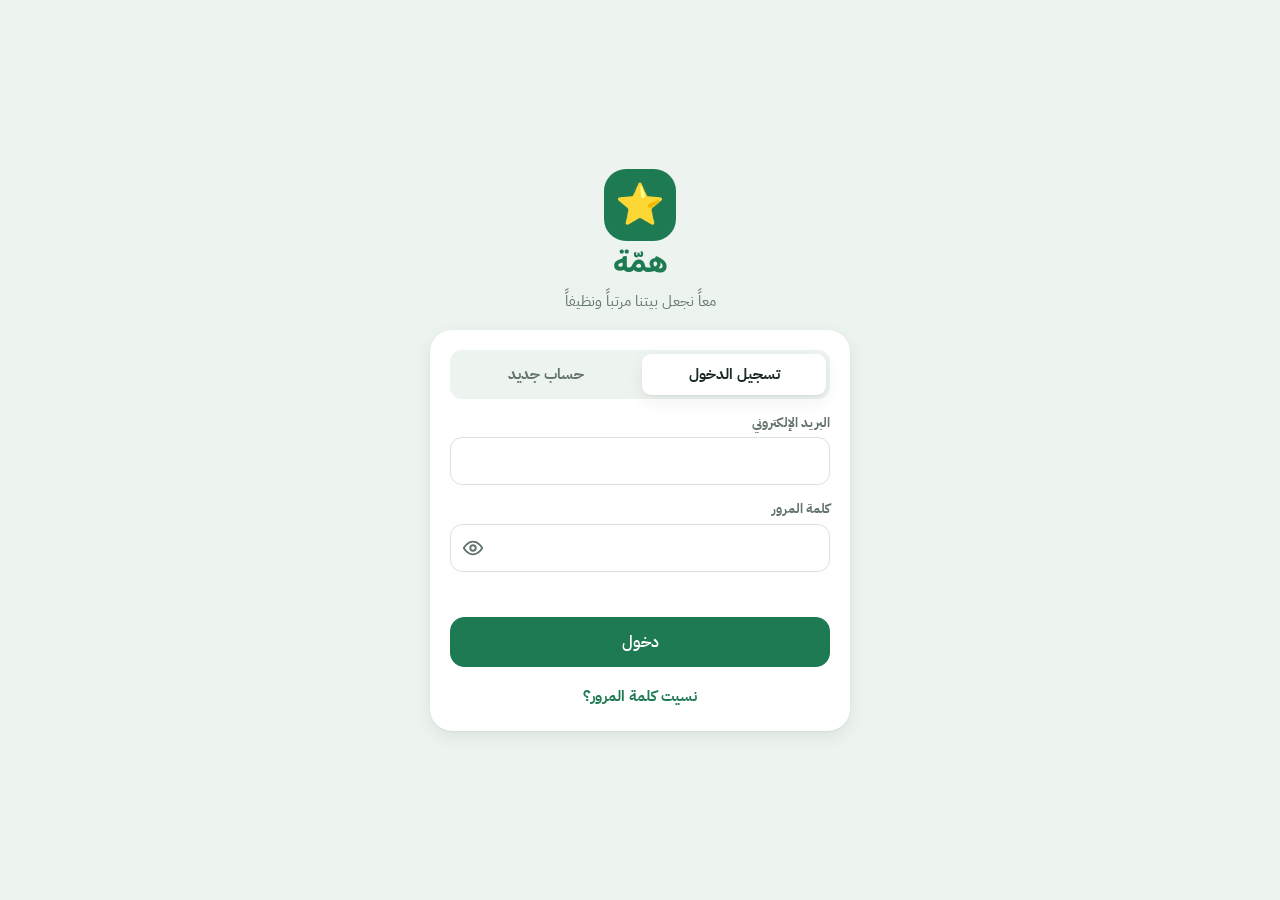
==== index.html @ ae12d25b "Add files via upload" ====
<!doctype html>
<html lang="ar" dir="rtl">
<head>
<meta charset="utf-8">
<meta name="viewport" content="width=device-width,initial-scale=1,viewport-fit=cover,user-scalable=no">
<meta name="theme-color" content="#1E7A53">
<meta name="apple-mobile-web-app-capable" content="yes">
<meta name="apple-mobile-web-app-title" content="همّة">
<link rel="manifest" href="manifest.webmanifest">
<link rel="icon" href="icons/icon-192.png">
<link rel="apple-touch-icon" href="icons/icon-192.png">
<title>همّة</title>
<link rel="stylesheet" href="app.css">
</head>
<body>

<!-- 1. تحميل -->
<section class="screen center" id="scrLoading">
  <div class="splash"><div class="logo" aria-hidden="true">⭐</div><div class="nm">همّة</div><div class="hint" style="margin-top:-8px">معاً نجعل بيتنا مرتباً ونظيفاً</div><div class="spinner" role="status" aria-label="جارٍ التحميل"></div></div>
</section>

<!-- 2. تسجيل الدخول -->
<section class="screen center" id="scrAuth" hidden>
  <div class="auth">
    <div class="head"><div class="logo" aria-hidden="true">⭐</div><h1>همّة</h1><p>معاً نجعل بيتنا مرتباً ونظيفاً</p></div>
    <form class="panel" id="authForm" novalidate>
      <div class="seg" role="tablist"><button type="button" class="on" data-mode="in">تسجيل الدخول</button><button type="button" data-mode="up">حساب جديد</button></div>
      <div class="fld" id="fName" hidden><label for="aName">اسمك</label><input class="in" id="aName" autocomplete="name" placeholder="مثال: أبو محمد"></div>
      <div class="fld"><label for="aEmail">البريد الإلكتروني</label><input class="in" id="aEmail" type="email" inputmode="email" autocomplete="email" dir="ltr"></div>
      <div class="fld"><label for="aPass">كلمة المرور</label><input class="in" id="aPass" type="password" autocomplete="current-password" dir="ltr"></div>
      <div class="msg-err" id="authErr" role="alert"></div>
      <button class="btn primary block" type="submit" id="authSubmit">دخول</button>
      <button class="link" type="button" id="forgotBtn">نسيت كلمة المرور؟</button>
    </form>
  </div>
</section>

<!-- 3. إنشاء عائلة أو الانضمام -->
<section class="screen center" id="scrOnboard" hidden>
  <div class="auth">
    <div class="head"><div class="logo" aria-hidden="true">🏠</div><h1 id="obHello">أهلاً بك</h1><p>ابدأ بإنشاء عائلتك، أو انضم لعائلة موجودة برمز الدعوة.</p></div>
    <div class="choice" id="obChoice">
      <button class="opt" type="button" data-ob="create"><span class="e" aria-hidden="true">✨</span><span><b>إنشاء عائلة جديدة</b><span>أضف أبناءك ومهامهم وادعُ الطرف الآخر لاحقاً</span></span></button>
      <button class="opt" type="button" data-ob="join"><span class="e" aria-hidden="true">🔑</span><span><b>الانضمام برمز دعوة</b><span>إذا أنشأ الأب أو الأم العائلة وأرسل لك الرمز</span></span></button>
    </div>
    <form class="panel" id="obCreate" hidden>
      <div class="fld"><label for="obFam">اسم العائلة</label><input class="in" id="obFam" placeholder="مثال: عائلة الجودر"></div>
      <div class="msg-err" id="obCreateErr" role="alert"></div>
      <button class="btn primary block" type="submit">إنشاء العائلة</button>
      <button class="link" type="button" data-ob="back">رجوع</button>
    </form>
    <form class="panel" id="obJoin" hidden>
      <div class="fld"><label for="obCode">رمز الدعوة</label><input class="in" id="obCode" maxlength="6" autocapitalize="characters" autocomplete="off" dir="ltr" style="text-align:center;letter-spacing:.3em;font-size:22px;font-weight:800"></div>
      <div class="msg-err" id="obJoinErr" role="alert"></div>
      <button class="btn primary block" type="submit">انضمام</button>
      <button class="link" type="button" data-ob="back">رجوع</button>
    </form>
    <button class="link" type="button" id="obSignOut">تسجيل الخروج</button>
  </div>
</section>

<!-- 4. لوحة المهام -->
<div class="app screen" id="scrBoard" hidden>
  <header class="top">
    <div class="date">
      <div class="brand"><span aria-hidden="true">⭐</span> <span id="famName">همّة</span></div>
      <h1 id="dayTitle">…</h1>
      <div class="sub"><span id="greg"></span><span id="clock"></span></div>
    </div>
    <div class="tools">
      <div class="viewsw" id="viewSw" role="tablist" aria-label="اختيار الصفحة">
        <button type="button" role="tab" data-view="kids" class="on">👧 الأبناء</button>
        <button type="button" role="tab" data-view="adults">🏠 الوالدين</button>
      </div>
      <div class="daynav" role="group" aria-label="اختيار اليوم">
        <button class="btn" id="prevDay" aria-label="اليوم السابق"><svg viewBox="0 0 24 24" fill="none" stroke="currentColor" stroke-width="2.4"><path d="M9 6l6 6-6 6"/></svg></button>
        <button class="btn on" id="todayBtn">اليوم</button>
        <button class="btn" id="nextDay" aria-label="اليوم التالي"><svg viewBox="0 0 24 24" fill="none" stroke="currentColor" stroke-width="2.4"><path d="M15 6l-6 6 6 6"/></svg></button>
      </div>
      <button class="btn honor-btn" id="honorBtn" hidden><span aria-hidden="true">🏆</span><span class="lbl-t">لوحة الشرف</span></button>
      <button class="btn primary" id="parentBtn"><svg viewBox="0 0 24 24" fill="none" stroke="currentColor" stroke-width="2"><rect x="5" y="11" width="14" height="10" rx="2"/><path d="M8 11V8a4 4 0 018 0v3"/></svg><span class="lbl-t">لوحة الوالدين</span></button>
    </div>
  </header>
  <div class="notice" id="notice" hidden></div>
  <div class="goal-strip" id="goalStrip" hidden></div>
  <main class="board" id="board" aria-live="polite"></main>
</div>

<canvas id="fx" aria-hidden="true"></canvas>
<div class="cele" id="cele" aria-live="assertive"><div class="card"><div class="em" id="celeEm">👏</div><h3 id="celeT"></h3><p id="celeP"></p><div class="plus" id="celePlus" hidden></div></div></div>
<div class="toast" id="toast"></div>
<div id="modalRoot"></div>

<script type="module" src="app.js"></script>
</body>
</html>
---- app.css ----
@font-face{font-family:IBM Plex Sans Arabic;font-style:normal;font-display:swap;font-weight:400;src:url("./fonts/ibm-plex-sans-arabic-arabic-400-normal-HDFIX7LY.woff2") format("woff2"),url("./fonts/ibm-plex-sans-arabic-arabic-400-normal-N4DMJBB5.woff") format("woff");unicode-range:U+0600-06FF,U+0750-077F,U+0870-088E,U+0890-0891,U+0897-08E1,U+08E3-08FF,U+200C-200E,U+2010-2011,U+204F,U+2E41,U+FB50-FDFF,U+FE70-FE74,U+FE76-FEFC,U+102E0-102FB,U+10E60-10E7E,U+10EC2-10EC4,U+10EFC-10EFF,U+1EE00-1EE03,U+1EE05-1EE1F,U+1EE21-1EE22,U+1EE24,U+1EE27,U+1EE29-1EE32,U+1EE34-1EE37,U+1EE39,U+1EE3B,U+1EE42,U+1EE47,U+1EE49,U+1EE4B,U+1EE4D-1EE4F,U+1EE51-1EE52,U+1EE54,U+1EE57,U+1EE59,U+1EE5B,U+1EE5D,U+1EE5F,U+1EE61-1EE62,U+1EE64,U+1EE67-1EE6A,U+1EE6C-1EE72,U+1EE74-1EE77,U+1EE79-1EE7C,U+1EE7E,U+1EE80-1EE89,U+1EE8B-1EE9B,U+1EEA1-1EEA3,U+1EEA5-1EEA9,U+1EEAB-1EEBB,U+1EEF0-1EEF1}@font-face{font-family:IBM Plex Sans Arabic;font-style:normal;font-display:swap;font-weight:400;src:url("./fonts/ibm-plex-sans-arabic-cyrillic-ext-400-normal-XJDTNQZ3.woff2") format("woff2"),url("./fonts/ibm-plex-sans-arabic-cyrillic-ext-400-normal-P2AL3NYX.woff") format("woff");unicode-range:U+0460-052F,U+1C80-1C8A,U+20B4,U+2DE0-2DFF,U+A640-A69F,U+FE2E-FE2F}@font-face{font-family:IBM Plex Sans Arabic;font-style:normal;font-display:swap;font-weight:400;src:url("./fonts/ibm-plex-sans-arabic-latin-ext-400-normal-ZJNBCCQT.woff2") format("woff2"),url("./fonts/ibm-plex-sans-arabic-latin-ext-400-normal-BNYZJBRB.woff") format("woff");unicode-range:U+0100-02BA,U+02BD-02C5,U+02C7-02CC,U+02CE-02D7,U+02DD-02FF,U+0304,U+0308,U+0329,U+1D00-1DBF,U+1E00-1E9F,U+1EF2-1EFF,U+2020,U+20A0-20AB,U+20AD-20C0,U+2113,U+2C60-2C7F,U+A720-A7FF}@font-face{font-family:IBM Plex Sans Arabic;font-style:normal;font-display:swap;font-weight:400;src:url("./fonts/ibm-plex-sans-arabic-latin-400-normal-W2AG3YJR.woff2") format("woff2"),url("./fonts/ibm-plex-sans-arabic-latin-400-normal-7WCZAUHA.woff") format("woff");unicode-range:U+0000-00FF,U+0131,U+0152-0153,U+02BB-02BC,U+02C6,U+02DA,U+02DC,U+0304,U+0308,U+0329,U+2000-206F,U+20AC,U+2122,U+2191,U+2193,U+2212,U+2215,U+FEFF,U+FFFD}@font-face{font-family:IBM Plex Sans Arabic;font-style:normal;font-display:swap;font-weight:500;src:url("./fonts/ibm-plex-sans-arabic-arabic-500-normal-AAIACC75.woff2") format("woff2"),url("./fonts/ibm-plex-sans-arabic-arabic-500-normal-5MTGWOCT.woff") format("woff");unicode-range:U+0600-06FF,U+0750-077F,U+0870-088E,U+0890-0891,U+0897-08E1,U+08E3-08FF,U+200C-200E,U+2010-2011,U+204F,U+2E41,U+FB50-FDFF,U+FE70-FE74,U+FE76-FEFC,U+102E0-102FB,U+10E60-10E7E,U+10EC2-10EC4,U+10EFC-10EFF,U+1EE00-1EE03,U+1EE05-1EE1F,U+1EE21-1EE22,U+1EE24,U+1EE27,U+1EE29-1EE32,U+1EE34-1EE37,U+1EE39,U+1EE3B,U+1EE42,U+1EE47,U+1EE49,U+1EE4B,U+1EE4D-1EE4F,U+1EE51-1EE52,U+1EE54,U+1EE57,U+1EE59,U+1EE5B,U+1EE5D,U+1EE5F,U+1EE61-1EE62,U+1EE64,U+1EE67-1EE6A,U+1EE6C-1EE72,U+1EE74-1EE77,U+1EE79-1EE7C,U+1EE7E,U+1EE80-1EE89,U+1EE8B-1EE9B,U+1EEA1-1EEA3,U+1EEA5-1EEA9,U+1EEAB-1EEBB,U+1EEF0-1EEF1}@font-face{font-family:IBM Plex Sans Arabic;font-style:normal;font-display:swap;font-weight:500;src:url("./fonts/ibm-plex-sans-arabic-cyrillic-ext-500-normal-JDN6M2QH.woff2") format("woff2"),url("./fonts/ibm-plex-sans-arabic-cyrillic-ext-500-normal-G66K6AVN.woff") format("woff");unicode-range:U+0460-052F,U+1C80-1C8A,U+20B4,U+2DE0-2DFF,U+A640-A69F,U+FE2E-FE2F}@font-face{font-family:IBM Plex Sans Arabic;font-style:normal;font-display:swap;font-weight:500;src:url("./fonts/ibm-plex-sans-arabic-latin-ext-500-normal-R4TZYXNB.woff2") format("woff2"),url("./fonts/ibm-plex-sans-arabic-latin-ext-500-normal-N3YASIEA.woff") format("woff");unicode-range:U+0100-02BA,U+02BD-02C5,U+02C7-02CC,U+02CE-02D7,U+02DD-02FF,U+0304,U+0308,U+0329,U+1D00-1DBF,U+1E00-1E9F,U+1EF2-1EFF,U+2020,U+20A0-20AB,U+20AD-20C0,U+2113,U+2C60-2C7F,U+A720-A7FF}@font-face{font-family:IBM Plex Sans Arabic;font-style:normal;font-display:swap;font-weight:500;src:url("./fonts/ibm-plex-sans-arabic-latin-500-normal-5LQDONK7.woff2") format("woff2"),url("./fonts/ibm-plex-sans-arabic-latin-500-normal-TFD6UMQA.woff") format("woff");unicode-range:U+0000-00FF,U+0131,U+0152-0153,U+02BB-02BC,U+02C6,U+02DA,U+02DC,U+0304,U+0308,U+0329,U+2000-206F,U+20AC,U+2122,U+2191,U+2193,U+2212,U+2215,U+FEFF,U+FFFD}@font-face{font-family:IBM Plex Sans Arabic;font-style:normal;font-display:swap;font-weight:600;src:url("./fonts/ibm-plex-sans-arabic-arabic-600-normal-LS4CIPTS.woff2") format("woff2"),url("./fonts/ibm-plex-sans-arabic-arabic-600-normal-USVRKN2F.woff") format("woff");unicode-range:U+0600-06FF,U+0750-077F,U+0870-088E,U+0890-0891,U+0897-08E1,U+08E3-08FF,U+200C-200E,U+2010-2011,U+204F,U+2E41,U+FB50-FDFF,U+FE70-FE74,U+FE76-FEFC,U+102E0-102FB,U+10E60-10E7E,U+10EC2-10EC4,U+10EFC-10EFF,U+1EE00-1EE03,U+1EE05-1EE1F,U+1EE21-1EE22,U+1EE24,U+1EE27,U+1EE29-1EE32,U+1EE34-1EE37,U+1EE39,U+1EE3B,U+1EE42,U+1EE47,U+1EE49,U+1EE4B,U+1EE4D-1EE4F,U+1EE51-1EE52,U+1EE54,U+1EE57,U+1EE59,U+1EE5B,U+1EE5D,U+1EE5F,U+1EE61-1EE62,U+1EE64,U+1EE67-1EE6A,U+1EE6C-1EE72,U+1EE74-1EE77,U+1EE79-1EE7C,U+1EE7E,U+1EE80-1EE89,U+1EE8B-1EE9B,U+1EEA1-1EEA3,U+1EEA5-1EEA9,U+1EEAB-1EEBB,U+1EEF0-1EEF1}@font-face{font-family:IBM Plex Sans Arabic;font-style:normal;font-display:swap;font-weight:600;src:url("./fonts/ibm-plex-sans-arabic-cyrillic-ext-600-normal-HM5VVFOZ.woff2") format("woff2"),url("./fonts/ibm-plex-sans-arabic-cyrillic-ext-600-normal-AJDAM7LZ.woff") format("woff");unicode-range:U+0460-052F,U+1C80-1C8A,U+20B4,U+2DE0-2DFF,U+A640-A69F,U+FE2E-FE2F}@font-face{font-family:IBM Plex Sans Arabic;font-style:normal;font-display:swap;font-weight:600;src:url("./fonts/ibm-plex-sans-arabic-latin-ext-600-normal-V6CVHTRX.woff2") format("woff2"),url("./fonts/ibm-plex-sans-arabic-latin-ext-600-normal-TVCPUHHD.woff") format("woff");unicode-range:U+0100-02BA,U+02BD-02C5,U+02C7-02CC,U+02CE-02D7,U+02DD-02FF,U+0304,U+0308,U+0329,U+1D00-1DBF,U+1E00-1E9F,U+1EF2-1EFF,U+2020,U+20A0-20AB,U+20AD-20C0,U+2113,U+2C60-2C7F,U+A720-A7FF}@font-face{font-family:IBM Plex Sans Arabic;font-style:normal;font-display:swap;font-weight:600;src:url("./fonts/ibm-plex-sans-arabic-latin-600-normal-XUUOQ5DA.woff2") format("woff2"),url("./fonts/ibm-plex-sans-arabic-latin-600-normal-ZE5R3UMF.woff") format("woff");unicode-range:U+0000-00FF,U+0131,U+0152-0153,U+02BB-02BC,U+02C6,U+02DA,U+02DC,U+0304,U+0308,U+0329,U+2000-206F,U+20AC,U+2122,U+2191,U+2193,U+2212,U+2215,U+FEFF,U+FFFD}@font-face{font-family:IBM Plex Sans Arabic;font-style:normal;font-display:swap;font-weight:700;src:url("./fonts/ibm-plex-sans-arabic-arabic-700-normal-HXTRD7MG.woff2") format("woff2"),url("./fonts/ibm-plex-sans-arabic-arabic-700-normal-PHKC2NDM.woff") format("woff");unicode-range:U+0600-06FF,U+0750-077F,U+0870-088E,U+0890-0891,U+0897-08E1,U+08E3-08FF,U+200C-200E,U+2010-2011,U+204F,U+2E41,U+FB50-FDFF,U+FE70-FE74,U+FE76-FEFC,U+102E0-102FB,U+10E60-10E7E,U+10EC2-10EC4,U+10EFC-10EFF,U+1EE00-1EE03,U+1EE05-1EE1F,U+1EE21-1EE22,U+1EE24,U+1EE27,U+1EE29-1EE32,U+1EE34-1EE37,U+1EE39,U+1EE3B,U+1EE42,U+1EE47,U+1EE49,U+1EE4B,U+1EE4D-1EE4F,U+1EE51-1EE52,U+1EE54,U+1EE57,U+1EE59,U+1EE5B,U+1EE5D,U+1EE5F,U+1EE61-1EE62,U+1EE64,U+1EE67-1EE6A,U+1EE6C-1EE72,U+1EE74-1EE77,U+1EE79-1EE7C,U+1EE7E,U+1EE80-1EE89,U+1EE8B-1EE9B,U+1EEA1-1EEA3,U+1EEA5-1EEA9,U+1EEAB-1EEBB,U+1EEF0-1EEF1}@font-face{font-family:IBM Plex Sans Arabic;font-style:normal;font-display:swap;font-weight:700;src:url("./fonts/ibm-plex-sans-arabic-cyrillic-ext-700-normal-DGZFXEHW.woff2") format("woff2"),url("./fonts/ibm-plex-sans-arabic-cyrillic-ext-700-normal-WLRBPAKL.woff") format("woff");unicode-range:U+0460-052F,U+1C80-1C8A,U+20B4,U+2DE0-2DFF,U+A640-A69F,U+FE2E-FE2F}@font-face{font-family:IBM Plex Sans Arabic;font-style:normal;font-display:swap;font-weight:700;src:url("./fonts/ibm-plex-sans-arabic-latin-ext-700-normal-7B2WXXLV.woff2") format("woff2"),url("./fonts/ibm-plex-sans-arabic-latin-ext-700-normal-FWASHQWK.woff") format("woff");unicode-range:U+0100-02BA,U+02BD-02C5,U+02C7-02CC,U+02CE-02D7,U+02DD-02FF,U+0304,U+0308,U+0329,U+1D00-1DBF,U+1E00-1E9F,U+1EF2-1EFF,U+2020,U+20A0-20AB,U+20AD-20C0,U+2113,U+2C60-2C7F,U+A720-A7FF}@font-face{font-family:IBM Plex Sans Arabic;font-style:normal;font-display:swap;font-weight:700;src:url("./fonts/ibm-plex-sans-arabic-latin-700-normal-PNVBXMWU.woff2") format("woff2"),url("./fonts/ibm-plex-sans-arabic-latin-700-normal-XDYQC2ZA.woff") format("woff");unicode-range:U+0000-00FF,U+0131,U+0152-0153,U+02BB-02BC,U+02C6,U+02DA,U+02DC,U+0304,U+0308,U+0329,U+2000-206F,U+20AC,U+2122,U+2191,U+2193,U+2212,U+2215,U+FEFF,U+FFFD}@font-face{font-family:"Baloo Bhaijaan 2";font-style:normal;font-display:swap;font-weight:600;src:url("./fonts/baloo-bhaijaan-2-arabic-600-normal-VOY4JOK4.woff2") format("woff2"),url("./fonts/baloo-bhaijaan-2-arabic-600-normal-HRPUJSL7.woff") format("woff");unicode-range:U+0600-06FF,U+0750-077F,U+0870-088E,U+0890-0891,U+0897-08E1,U+08E3-08FF,U+200C-200E,U+2010-2011,U+204F,U+2E41,U+FB50-FDFF,U+FE70-FE74,U+FE76-FEFC,U+102E0-102FB,U+10E60-10E7E,U+10EC2-10EC4,U+10EFC-10EFF,U+1EE00-1EE03,U+1EE05-1EE1F,U+1EE21-1EE22,U+1EE24,U+1EE27,U+1EE29-1EE32,U+1EE34-1EE37,U+1EE39,U+1EE3B,U+1EE42,U+1EE47,U+1EE49,U+1EE4B,U+1EE4D-1EE4F,U+1EE51-1EE52,U+1EE54,U+1EE57,U+1EE59,U+1EE5B,U+1EE5D,U+1EE5F,U+1EE61-1EE62,U+1EE64,U+1EE67-1EE6A,U+1EE6C-1EE72,U+1EE74-1EE77,U+1EE79-1EE7C,U+1EE7E,U+1EE80-1EE89,U+1EE8B-1EE9B,U+1EEA1-1EEA3,U+1EEA5-1EEA9,U+1EEAB-1EEBB,U+1EEF0-1EEF1}@font-face{font-family:"Baloo Bhaijaan 2";font-style:normal;font-display:swap;font-weight:600;src:url("./fonts/baloo-bhaijaan-2-vietnamese-600-normal-G4D7ZW4Y.woff2") format("woff2"),url("./fonts/baloo-bhaijaan-2-vietnamese-600-normal-KJ6BG2DC.woff") format("woff");unicode-range:U+0102-0103,U+0110-0111,U+0128-0129,U+0168-0169,U+01A0-01A1,U+01AF-01B0,U+0300-0301,U+0303-0304,U+0308-0309,U+0323,U+0329,U+1EA0-1EF9,U+20AB}@font-face{font-family:"Baloo Bhaijaan 2";font-style:normal;font-display:swap;font-weight:600;src:url("./fonts/baloo-bhaijaan-2-latin-ext-600-normal-U4DRLWRX.woff2") format("woff2"),url("./fonts/baloo-bhaijaan-2-latin-ext-600-normal-WBL5J37E.woff") format("woff");unicode-range:U+0100-02BA,U+02BD-02C5,U+02C7-02CC,U+02CE-02D7,U+02DD-02FF,U+0304,U+0308,U+0329,U+1D00-1DBF,U+1E00-1E9F,U+1EF2-1EFF,U+2020,U+20A0-20AB,U+20AD-20C0,U+2113,U+2C60-2C7F,U+A720-A7FF}@font-face{font-family:"Baloo Bhaijaan 2";font-style:normal;font-display:swap;font-weight:600;src:url("./fonts/baloo-bhaijaan-2-latin-600-normal-Q2D3VILL.woff2") format("woff2"),url("./fonts/baloo-bhaijaan-2-latin-600-normal-BGIJZC6V.woff") format("woff");unicode-range:U+0000-00FF,U+0131,U+0152-0153,U+02BB-02BC,U+02C6,U+02DA,U+02DC,U+0304,U+0308,U+0329,U+2000-206F,U+20AC,U+2122,U+2191,U+2193,U+2212,U+2215,U+FEFF,U+FFFD}@font-face{font-family:"Baloo Bhaijaan 2";font-style:normal;font-display:swap;font-weight:700;src:url("./fonts/baloo-bhaijaan-2-arabic-700-normal-4NS5YCH5.woff2") format("woff2"),url("./fonts/baloo-bhaijaan-2-arabic-700-normal-EI6TAYAH.woff") format("woff");unicode-range:U+0600-06FF,U+0750-077F,U+0870-088E,U+0890-0891,U+0897-08E1,U+08E3-08FF,U+200C-200E,U+2010-2011,U+204F,U+2E41,U+FB50-FDFF,U+FE70-FE74,U+FE76-FEFC,U+102E0-102FB,U+10E60-10E7E,U+10EC2-10EC4,U+10EFC-10EFF,U+1EE00-1EE03,U+1EE05-1EE1F,U+1EE21-1EE22,U+1EE24,U+1EE27,U+1EE29-1EE32,U+1EE34-1EE37,U+1EE39,U+1EE3B,U+1EE42,U+1EE47,U+1EE49,U+1EE4B,U+1EE4D-1EE4F,U+1EE51-1EE52,U+1EE54,U+1EE57,U+1EE59,U+1EE5B,U+1EE5D,U+1EE5F,U+1EE61-1EE62,U+1EE64,U+1EE67-1EE6A,U+1EE6C-1EE72,U+1EE74-1EE77,U+1EE79-1EE7C,U+1EE7E,U+1EE80-1EE89,U+1EE8B-1EE9B,U+1EEA1-1EEA3,U+1EEA5-1EEA9,U+1EEAB-1EEBB,U+1EEF0-1EEF1}@font-face{font-family:"Baloo Bhaijaan 2";font-style:normal;font-display:swap;font-weight:700;src:url("./fonts/baloo-bhaijaan-2-vietnamese-700-normal-OZETE5ZY.woff2") format("woff2"),url("./fonts/baloo-bhaijaan-2-vietnamese-700-normal-DBUJJRAP.woff") format("woff");unicode-range:U+0102-0103,U+0110-0111,U+0128-0129,U+0168-0169,U+01A0-01A1,U+01AF-01B0,U+0300-0301,U+0303-0304,U+0308-0309,U+0323,U+0329,U+1EA0-1EF9,U+20AB}@font-face{font-family:"Baloo Bhaijaan 2";font-style:normal;font-display:swap;font-weight:700;src:url("./fonts/baloo-bhaijaan-2-latin-ext-700-normal-3DIAJYOR.woff2") format("woff2"),url("./fonts/baloo-bhaijaan-2-latin-ext-700-normal-6TBZILB7.woff") format("woff");unicode-range:U+0100-02BA,U+02BD-02C5,U+02C7-02CC,U+02CE-02D7,U+02DD-02FF,U+0304,U+0308,U+0329,U+1D00-1DBF,U+1E00-1E9F,U+1EF2-1EFF,U+2020,U+20A0-20AB,U+20AD-20C0,U+2113,U+2C60-2C7F,U+A720-A7FF}@font-face{font-family:"Baloo Bhaijaan 2";font-style:normal;font-display:swap;font-weight:700;src:url("./fonts/baloo-bhaijaan-2-latin-700-normal-TX6BLHDJ.woff2") format("woff2"),url("./fonts/baloo-bhaijaan-2-latin-700-normal-2GTYGYA6.woff") format("woff");unicode-range:U+0000-00FF,U+0131,U+0152-0153,U+02BB-02BC,U+02C6,U+02DA,U+02DC,U+0304,U+0308,U+0329,U+2000-206F,U+20AC,U+2122,U+2191,U+2193,U+2212,U+2215,U+FEFF,U+FFFD}@font-face{font-family:"Baloo Bhaijaan 2";font-style:normal;font-display:swap;font-weight:800;src:url("./fonts/baloo-bhaijaan-2-arabic-800-normal-3RT2LREI.woff2") format("woff2"),url("./fonts/baloo-bhaijaan-2-arabic-800-normal-TZVMLZ44.woff") format("woff");unicode-range:U+0600-06FF,U+0750-077F,U+0870-088E,U+0890-0891,U+0897-08E1,U+08E3-08FF,U+200C-200E,U+2010-2011,U+204F,U+2E41,U+FB50-FDFF,U+FE70-FE74,U+FE76-FEFC,U+102E0-102FB,U+10E60-10E7E,U+10EC2-10EC4,U+10EFC-10EFF,U+1EE00-1EE03,U+1EE05-1EE1F,U+1EE21-1EE22,U+1EE24,U+1EE27,U+1EE29-1EE32,U+1EE34-1EE37,U+1EE39,U+1EE3B,U+1EE42,U+1EE47,U+1EE49,U+1EE4B,U+1EE4D-1EE4F,U+1EE51-1EE52,U+1EE54,U+1EE57,U+1EE59,U+1EE5B,U+1EE5D,U+1EE5F,U+1EE61-1EE62,U+1EE64,U+1EE67-1EE6A,U+1EE6C-1EE72,U+1EE74-1EE77,U+1EE79-1EE7C,U+1EE7E,U+1EE80-1EE89,U+1EE8B-1EE9B,U+1EEA1-1EEA3,U+1EEA5-1EEA9,U+1EEAB-1EEBB,U+1EEF0-1EEF1}@font-face{font-family:"Baloo Bhaijaan 2";font-style:normal;font-display:swap;font-weight:800;src:url("./fonts/baloo-bhaijaan-2-vietnamese-800-normal-B652LZBA.woff2") format("woff2"),url("./fonts/baloo-bhaijaan-2-vietnamese-800-normal-2YH5O6DD.woff") format("woff");unicode-range:U+0102-0103,U+0110-0111,U+0128-0129,U+0168-0169,U+01A0-01A1,U+01AF-01B0,U+0300-0301,U+0303-0304,U+0308-0309,U+0323,U+0329,U+1EA0-1EF9,U+20AB}@font-face{font-family:"Baloo Bhaijaan 2";font-style:normal;font-display:swap;font-weight:800;src:url("./fonts/baloo-bhaijaan-2-latin-ext-800-normal-VRFKO4HG.woff2") format("woff2"),url("./fonts/baloo-bhaijaan-2-latin-ext-800-normal-BVKRAS5Z.woff") format("woff");unicode-range:U+0100-02BA,U+02BD-02C5,U+02C7-02CC,U+02CE-02D7,U+02DD-02FF,U+0304,U+0308,U+0329,U+1D00-1DBF,U+1E00-1E9F,U+1EF2-1EFF,U+2020,U+20A0-20AB,U+20AD-20C0,U+2113,U+2C60-2C7F,U+A720-A7FF}@font-face{font-family:"Baloo Bhaijaan 2";font-style:normal;font-display:swap;font-weight:800;src:url("./fonts/baloo-bhaijaan-2-latin-800-normal-5Q5QXZHL.woff2") format("woff2"),url("./fonts/baloo-bhaijaan-2-latin-800-normal-QOUYUOWW.woff") format("woff");unicode-range:U+0000-00FF,U+0131,U+0152-0153,U+02BB-02BC,U+02C6,U+02DA,U+02DC,U+0304,U+0308,U+0329,U+2000-206F,U+20AC,U+2122,U+2191,U+2193,U+2212,U+2215,U+FEFF,U+FFFD}:root{--bg:#EDF3EE;--surface:#FFFFFF;--ink:#1B2A24;--muted:#63746C;--line:#D8E3DC;--accent:#1E7A53;--accent-ink:#FFFFFF;--gold:#F0B400;--danger:#C0392B;--col-l:95%;--col-s:62%;--card-l:88%;--band-l:50%;--band-s:42%;--icon-l:96%;--shadow:0 1px 2px rgb(20 40 30/.06),0 6px 18px rgb(20 40 30/.07);--f-display:"Baloo Bhaijaan 2","IBM Plex Sans Arabic",system-ui,sans-serif;--f-body:"IBM Plex Sans Arabic",system-ui,"Segoe UI",Tahoma,sans-serif}@media(prefers-color-scheme:dark){:root:not([data-theme=light]){--bg:#101714;--surface:#18221E;--ink:#E4EDE8;--muted:#94A69D;--line:#28352F;--accent:#43C18A;--accent-ink:#08140E;--gold:#F5C542;--danger:#EF6F61;--col-l:17%;--col-s:30%;--card-l:24%;--band-l:36%;--band-s:40%;--icon-l:30%;--shadow:0 1px 2px rgb(0 0 0/.3),0 6px 18px rgb(0 0 0/.25);color-scheme:dark}}:root[data-theme=dark]{--bg:#101714;--surface:#18221E;--ink:#E4EDE8;--muted:#94A69D;--line:#28352F;--accent:#43C18A;--accent-ink:#08140E;--gold:#F5C542;--danger:#EF6F61;--col-l:17%;--col-s:30%;--card-l:24%;--band-l:36%;--band-s:40%;--icon-l:30%;--shadow:0 1px 2px rgb(0 0 0/.3),0 6px 18px rgb(0 0 0/.25);color-scheme:dark}*{box-sizing:border-box}html,body{height:100%}body{background:var(--bg);color:var(--ink);font-family:var(--f-body);font-size:15px;line-height:1.5;direction:rtl}button,input,select{font:inherit;color:inherit}button{cursor:pointer}:focus-visible{outline:3px solid var(--accent);outline-offset:2px}.app{display:flex;flex-direction:column;gap:14px;height:100%;padding-block:14px;padding-inline:16px;max-width:1500px;margin-inline:auto}.top{display:flex;flex-wrap:wrap;align-items:center;justify-content:space-between;gap:12px;background:var(--surface);border-radius:18px;padding:12px 16px;box-shadow:var(--shadow)}.date{display:flex;flex-direction:column;min-width:0}.date h1{margin:0;font-family:var(--f-display);font-weight:800;font-size:clamp(20px,2.6vw,28px);line-height:1.2;text-wrap:balance}.date .sub{color:var(--muted);font-size:13px;font-variant-numeric:tabular-nums;display:flex;gap:10px;flex-wrap:wrap}.brand{font-family:var(--f-display);font-weight:800;color:var(--accent);font-size:18px;display:flex;align-items:center;gap:6px}.tools{display:flex;align-items:center;gap:8px;flex-wrap:wrap}.btn{border:1px solid var(--line);background:var(--surface);border-radius:12px;padding:7px 12px;display:inline-flex;align-items:center;gap:6px;font-weight:600;font-size:14px}.btn:hover{border-color:var(--accent)}.btn.primary{background:var(--accent);color:var(--accent-ink);border-color:var(--accent)}.btn.ghost{border-color:transparent;background:transparent}.btn.danger{color:var(--danger);border-color:color-mix(in srgb,var(--danger) 40%,var(--line))}.btn svg{width:18px;height:18px}.daynav{display:flex;align-items:center;gap:4px;background:var(--bg);border-radius:12px;padding:3px}.daynav .btn{padding:5px 10px;border:0;background:transparent}.daynav .btn.on{background:var(--accent);color:var(--accent-ink)}.board{flex:1;min-height:0;display:grid;grid-auto-flow:column;grid-auto-columns:minmax(230px,1fr);gap:14px;overflow-x:auto;overflow-y:hidden;scroll-snap-type:x mandatory;padding-bottom:4px}.col{--h:160;scroll-snap-align:start;background:hsl(var(--h) var(--col-s) var(--col-l));border-radius:20px;display:flex;flex-direction:column;min-height:0;min-width:0;border:1px solid hsl(var(--h) 40% calc(var(--col-l) - 6%))}.col-head{padding:12px 14px 10px;display:flex;flex-direction:column;gap:8px}.who{display:flex;align-items:center;gap:10px}.avatar{width:42px;height:42px;border-radius:50%;display:grid;place-items:center;font-size:24px;background:var(--surface);box-shadow:0 0 0 3px hsl(var(--h) 50% var(--band-l))}.who .name{font-family:var(--f-display);font-weight:800;font-size:21px;line-height:1.1}.who .pts{margin-inline-start:auto;display:flex;align-items:center;gap:4px;font-weight:700;font-variant-numeric:tabular-nums;background:var(--surface);padding:3px 10px;border-radius:99px;font-size:14px}.who .pts .s{color:var(--gold)}.prog{display:flex;align-items:center;gap:8px;font-size:13px;font-weight:600;color:var(--muted);font-variant-numeric:tabular-nums}.bar{flex:1;height:8px;border-radius:99px;background:hsl(var(--h) 30% calc(var(--col-l) - 9%));overflow:hidden}.bar i{display:block;height:100%;background:hsl(var(--h) 55% var(--band-l));border-radius:inherit;transition:width .5s cubic-bezier(.3,1.4,.5,1)}.col.complete .bar i{background:var(--gold)}.badge-done{display:none;align-items:center;gap:6px;justify-content:center;font-weight:700;background:var(--gold);color:#3a2a00;border-radius:12px;padding:5px 8px;font-size:13px}.col.complete .badge-done{display:flex}.tasks{flex:1;overflow-y:auto;padding:4px 12px 14px;display:flex;flex-direction:column;gap:10px}.period{font-size:12px;font-weight:700;color:hsl(var(--h) 35% calc(var(--band-l) - 8%));letter-spacing:.02em;margin-top:4px}:root[data-theme=dark] .period{color:hsl(var(--h) 45% 72%)}@media(prefers-color-scheme:dark){:root:not([data-theme=light]) .period{color:hsl(var(--h) 45% 72%)}}.task{all:unset;box-sizing:border-box;cursor:pointer;flex:none;display:flex;flex-direction:column;border-radius:16px;overflow:hidden;background:hsl(var(--h) 55% var(--card-l));box-shadow:var(--shadow);transition:transform .15s ease,opacity .3s;position:relative;-webkit-tap-highlight-color:transparent}.task:active{transform:scale(.97)}.task:focus-visible{outline:3px solid var(--accent);outline-offset:2px}.task .ic{font-size:40px;line-height:1;display:grid;place-items:center;padding:16px 0 12px}.task .band{display:flex;align-items:center;gap:10px;background:hsl(var(--h) var(--band-s) var(--band-l));color:#fff;padding:9px 12px}.task .t{flex:1;min-width:0;font-weight:700;font-size:15px;line-height:1.3}.task .chip{font-size:11px;font-weight:600;background:#ffffffe6;color:hsl(var(--h) 40% 30%);border-radius:6px;padding:1px 7px;display:inline-block;margin-top:3px}.check{flex:none;width:34px;height:34px;border-radius:50%;background:#fff;display:grid;place-items:center;transition:background .2s}.check svg{width:20px;height:20px;stroke:#fff;stroke-width:3.2;fill:none;opacity:0;transform:scale(.4);transition:all .25s cubic-bezier(.3,1.6,.5,1)}.task.done .check{background:var(--gold)}.task.done .check svg{opacity:1;transform:scale(1);stroke:#3a2a00}.task.done .ic{opacity:.55;filter:saturate(.6)}.task.done .t{text-decoration:line-through;text-decoration-thickness:2px;opacity:.9}.task.pop{animation:pop .45s cubic-bezier(.3,1.6,.5,1)}@keyframes pop{0%{transform:scale(1)}40%{transform:scale(1.06)}to{transform:scale(1)}}.empty-col{color:var(--muted);text-align:center;padding:24px 8px;font-size:14px}.state{flex:1;display:grid;place-items:center;text-align:center}.state .box{background:var(--surface);border-radius:22px;padding:28px;max-width:440px;box-shadow:var(--shadow);display:flex;flex-direction:column;gap:12px;align-items:center}.state h2{margin:0;font-family:var(--f-display);font-size:24px}.state p{margin:0;color:var(--muted)}.skel{background:linear-gradient(90deg,var(--line),var(--surface),var(--line));background-size:200% 100%;animation:sk 1.4s linear infinite;border-radius:20px}@keyframes sk{to{background-position:-200% 0}}#fx{position:fixed;inset:0;pointer-events:none;z-index:50;width:100%;height:100%}.cele{position:fixed;inset:0;z-index:60;display:grid;place-items:center;pointer-events:none;opacity:0;transition:opacity .25s}.cele.show{opacity:1}.cele.big{pointer-events:auto;background:#0a140f59}.cele .card{background:var(--surface);border-radius:26px;padding:22px 30px;text-align:center;box-shadow:0 20px 60px #00000040;transform:scale(.6);transition:transform .45s cubic-bezier(.3,1.6,.5,1);max-width:min(92vw,420px)}.cele.show .card{transform:scale(1)}.cele .em{font-size:78px;line-height:1;display:inline-block;animation:clap .5s ease-in-out infinite alternate}.cele.big .em{font-size:96px;animation:bounce .8s ease-in-out infinite alternate}@keyframes clap{0%{transform:rotate(-14deg) scale(.92)}to{transform:rotate(12deg) scale(1.1)}}@keyframes bounce{0%{transform:translateY(0) scale(1)}to{transform:translateY(-10px) scale(1.08)}}.cele h3{margin:8px 0 2px;font-family:var(--f-display);font-size:28px;font-weight:800}.cele p{margin:0;color:var(--muted);font-weight:600}.cele .plus{display:inline-flex;align-items:center;gap:6px;margin-top:10px;background:var(--gold);color:#3a2a00;font-weight:800;border-radius:99px;padding:6px 16px;font-size:18px}.modal{position:fixed;inset:0;z-index:40;background:#0a140f73;display:flex;align-items:center;justify-content:center;padding:16px;overflow:hidden}.sheet{background:var(--surface);border-radius:22px;width:min(860px,100%);max-height:calc(100vh - 32px);max-height:calc(100dvh - 32px);display:flex;flex-direction:column;box-shadow:0 30px 80px #0000004d;min-width:0}.sheet-h{display:flex;align-items:center;justify-content:space-between;gap:10px;padding:16px 18px;border-bottom:1px solid var(--line)}.sheet-h h2{margin:0;font-family:var(--f-display);font-size:22px}.tabs{display:flex;gap:6px;padding:10px 18px 0;flex-wrap:wrap}.tab{border:0;background:transparent;padding:8px 14px;border-radius:10px;font-weight:700;color:var(--muted)}.tab.on{background:var(--bg);color:var(--ink)}.sheet-b{padding:16px 18px;overflow-y:auto;-webkit-overflow-scrolling:touch;overscroll-behavior:contain;flex:1 1 auto;display:flex;flex-direction:column;gap:12px;min-height:0}.sheet-f{display:flex;gap:8px;justify-content:space-between;align-items:center;padding:12px 18px;border-top:1px solid var(--line);flex-wrap:wrap}.row{display:flex;flex-wrap:wrap;align-items:center;gap:10px;border:1px solid var(--line);border-radius:14px;padding:10px 12px;background:var(--bg)}.row .grow{flex:1 1 180px;min-width:0}.in{border:1px solid var(--line);background:var(--surface);border-radius:10px;padding:7px 10px;width:100%;min-width:0}select.in{width:auto}.emo{font-size:20px;padding:4px 6px}.lbl{font-size:12px;font-weight:700;color:var(--muted);display:block;margin-bottom:3px}.swatches{display:flex;gap:6px;flex-wrap:wrap}.sw{width:26px;height:26px;border-radius:50%;border:2px solid transparent;background:hsl(var(--h) 60% 62%)}.sw.on{border-color:var(--ink)}.chips{display:flex;gap:5px;flex-wrap:wrap}.chipbtn{border:1px solid var(--line);background:var(--surface);border-radius:99px;padding:3px 10px;font-size:13px;font-weight:600}.chipbtn.on{background:var(--accent);color:var(--accent-ink);border-color:var(--accent)}.field{display:flex;flex-direction:column;gap:4px;max-width:340px}.hint{font-size:13px;color:var(--muted)}.confirm{display:flex;gap:6px;align-items:center;font-size:13px;font-weight:600;color:var(--danger)}.pin{display:flex;flex-direction:column;gap:12px;align-items:center;padding:24px}.pin input{font-size:28px;letter-spacing:.4em;text-align:center;width:200px;font-variant-numeric:tabular-nums}.err{color:var(--danger);font-weight:600;font-size:14px;min-height:1.4em}.toast{position:fixed;bottom:calc(18px + env(safe-area-inset-bottom,0px));left:50%;transform:translate(-50%);background:var(--ink);color:var(--bg);padding:10px 18px;border-radius:12px;font-weight:600;z-index:70;opacity:0;transition:opacity .25s;pointer-events:none;max-width:calc(100% - 32px)}.toast.show{opacity:1}.board-scores{display:flex;gap:8px;flex-wrap:wrap}.today-pts{margin-inline-start:auto;color:var(--ink);font-weight:700;white-space:nowrap}.today-pts b{color:var(--gold)}.chip.pt{background:var(--gold);color:#3a2a00;margin-inline-start:4px}.notice{display:flex;align-items:center;gap:12px;background:var(--surface);border-radius:16px;padding:10px 16px;box-shadow:var(--shadow);border-inline-start:6px solid var(--gold);font-weight:600;flex-wrap:wrap}.notice .av{font-size:30px;line-height:1}.notice .msg{flex:1 1 220px;min-width:0}.notice .msg strong{font-family:var(--f-display);font-size:19px;display:block;line-height:1.3}.notice .msg span{color:var(--muted);font-size:14px}.notice.all{border-inline-start-color:var(--accent)}.col.waiting{box-shadow:0 0 0 3px var(--gold);animation:wait 1.6s ease-in-out infinite}@keyframes wait{50%{box-shadow:0 0 0 7px color-mix(in srgb,var(--gold) 35%,transparent)}}.honor-btn{border-color:color-mix(in srgb,var(--gold) 60%,var(--line))}.honor-btn.due{background:var(--gold);color:#3a2a00;border-color:var(--gold);animation:wait 1.6s ease-in-out infinite}.hb-range{display:flex;align-items:center;justify-content:center;gap:8px;color:var(--muted);font-weight:600;font-variant-numeric:tabular-nums}.podium{display:grid;grid-template-columns:repeat(3,minmax(0,1fr));align-items:end;gap:10px;max-width:520px;width:100%;margin:6px auto 0}.pod{display:flex;flex-direction:column;align-items:center;gap:4px;min-width:0;text-align:center}.pod .pa{font-size:40px;line-height:1}.pod .pn{font-family:var(--f-display);font-weight:800;font-size:18px;line-height:1.2;overflow-wrap:anywhere}.pod .pp{font-weight:700;font-variant-numeric:tabular-nums;font-size:14px}.pod .blk{width:100%;border-radius:14px 14px 4px 4px;display:grid;place-items:start center;padding-top:8px;font-size:30px;background:hsl(var(--h) 55% var(--card-l))}.pod.r1 .blk{height:130px;background:linear-gradient(var(--gold),color-mix(in srgb,var(--gold) 55%,var(--surface)))}.pod.r2 .blk{height:95px}.pod.r3 .blk{height:70px}.pod.r1 .pa{font-size:52px}.rank-list{display:flex;flex-direction:column;gap:8px}.rk{display:grid;grid-template-columns:40px 40px minmax(0,1fr) auto;align-items:center;gap:10px;background:var(--bg);border-radius:14px;padding:8px 12px}.rk .n{font-family:var(--f-display);font-weight:800;font-size:20px;text-align:center}.rk .a{font-size:28px;text-align:center}.rk .nm{font-weight:700;min-width:0}.rk .meta{font-size:12.5px;color:var(--muted);font-variant-numeric:tabular-nums}.rk .mini{height:6px;border-radius:99px;background:var(--line);overflow:hidden;margin-top:4px}.rk .mini i{display:block;height:100%;background:hsl(var(--h) 55% var(--band-l))}.rk .sc{font-weight:800;font-size:18px;font-variant-numeric:tabular-nums;white-space:nowrap}.rk .sc span{color:var(--gold)}@media(max-width:640px){.board{grid-auto-columns:82%}.top{padding:10px 12px}.tools .lbl-t{display:none}}@media(prefers-reduced-motion:reduce){*{animation:none!important;transition:none!important}}html{-webkit-text-size-adjust:100%}body{margin:0;overscroll-behavior:none;-webkit-user-select:none;user-select:none}input,select,textarea{-webkit-user-select:text;user-select:text}img{max-width:100%}[hidden]{display:none!important}.screen{min-height:100%;height:100%;padding-top:env(safe-area-inset-top,0px);padding-bottom:env(safe-area-inset-bottom,0px)}.center{display:grid;place-items:center;padding-inline:16px;padding-block:24px;overflow-y:auto}.splash{display:flex;flex-direction:column;align-items:center;gap:14px}.splash .logo{width:92px;height:92px;border-radius:26px;background:var(--accent);display:grid;place-items:center;font-size:52px;box-shadow:var(--shadow)}.splash .nm{font-family:var(--f-display);font-weight:800;font-size:30px;color:var(--accent)}.spinner{width:26px;height:26px;border-radius:50%;border:3px solid var(--line);border-top-color:var(--accent);animation:spin .8s linear infinite}@keyframes spin{to{transform:rotate(360deg)}}.auth{width:min(420px,100%);display:flex;flex-direction:column;gap:18px}.auth .head{display:flex;flex-direction:column;align-items:center;gap:8px;text-align:center}.auth .head .logo{width:72px;height:72px;border-radius:22px;background:var(--accent);display:grid;place-items:center;font-size:40px}.auth .head h1{margin:0;font-family:var(--f-display);font-size:30px;color:var(--accent);line-height:1.1}.auth .head p{margin:0;color:var(--muted)}.panel{background:var(--surface);border-radius:22px;padding:20px;box-shadow:var(--shadow);display:flex;flex-direction:column;gap:14px}.seg{display:grid;grid-template-columns:1fr 1fr;background:var(--bg);border-radius:12px;padding:4px;gap:4px}.seg button{border:0;background:transparent;border-radius:9px;padding:9px;font-weight:700;color:var(--muted)}.seg button.on{background:var(--surface);color:var(--ink);box-shadow:var(--shadow)}.fld{display:flex;flex-direction:column;gap:5px}.fld label{font-size:13px;font-weight:700;color:var(--muted)}.fld .in{padding:11px 12px;font-size:16px;border-radius:12px}.btn.block{width:100%;justify-content:center;padding:12px;font-size:16px;border-radius:14px}.link{border:0;background:none;color:var(--accent);font-weight:700;padding:4px;align-self:center}.msg-err{color:var(--danger);font-weight:600;font-size:14px;min-height:1.2em;text-align:center}.msg-ok{color:var(--accent);font-weight:600;font-size:14px;text-align:center}.choice{display:flex;flex-direction:column;gap:12px}.choice .opt{display:flex;gap:14px;align-items:center;text-align:start;border:1px solid var(--line);background:var(--surface);border-radius:18px;padding:16px;box-shadow:var(--shadow)}.choice .opt .e{font-size:34px}.choice .opt b{display:block;font-size:17px}.choice .opt span{color:var(--muted);font-size:14px}.code-box{font-family:ui-monospace,Menlo,monospace;font-size:30px;letter-spacing:.3em;font-weight:800;text-align:center;background:var(--bg);border:2px dashed var(--accent);border-radius:14px;padding:12px;direction:ltr;-webkit-user-select:all;user-select:all}.members{display:flex;flex-direction:column;gap:8px}.member{display:flex;align-items:center;gap:10px;background:var(--bg);border-radius:12px;padding:10px 12px;flex-wrap:wrap}.member .who2{flex:1;min-width:0}.member .who2 b{display:block}.member .who2 span{font-size:13px;color:var(--muted);overflow-wrap:anywhere}.tag{font-size:12px;font-weight:700;border-radius:99px;padding:2px 9px;background:var(--accent);color:var(--accent-ink)}.sec-title{margin:6px 0 0;font-family:var(--f-display);font-size:19px}.app.screen{padding-top:calc(14px + env(safe-area-inset-top,0px));padding-bottom:calc(14px + env(safe-area-inset-bottom,0px))}@media(max-width:760px){.modal{padding:0;align-items:stretch}.sheet{width:100%;max-width:none;height:100%;max-height:none;border-radius:0;padding-top:env(safe-area-inset-top,0px);padding-bottom:env(safe-area-inset-bottom,0px)}.sheet .pin{padding:32px 16px}.app.screen{height:auto;min-height:100%}.board{flex:none;overflow-y:visible}.col{min-height:0}.tasks{overflow:visible}.sheet-f{position:sticky;bottom:0;background:var(--surface)}}.pw-wrap{position:relative;width:100%}.pw-wrap .in{padding-inline-end:46px!important;width:100%}.eye{position:absolute;inset-inline-end:6px;top:50%;transform:translateY(-50%);border:0;background:transparent;color:var(--muted);padding:6px;display:grid;place-items:center;border-radius:8px}.eye svg{width:22px;height:22px}.eye:hover{color:var(--ink)}.pin .pw-wrap{width:220px}.pin .pw-wrap.wide{width:100%}.viewsw{display:flex;gap:3px;background:var(--bg);border-radius:12px;padding:3px}.viewsw button{border:0;background:transparent;border-radius:9px;padding:6px 12px;font-weight:700;color:var(--muted);white-space:nowrap}.viewsw button.on{background:var(--accent);color:var(--accent-ink)}.tbar{display:flex;gap:8px;flex-wrap:wrap}.tlist{display:flex;flex-direction:column;gap:8px}.trow{border:1px solid var(--line);border-radius:14px;background:var(--bg);overflow:hidden}.trow.open{border-color:var(--accent);box-shadow:var(--shadow)}.trow-h{all:unset;box-sizing:border-box;cursor:pointer;display:flex;align-items:center;gap:12px;width:100%;padding:10px 12px}.trow-h:focus-visible{outline:3px solid var(--accent);outline-offset:-3px}.trow .tic{font-size:30px;line-height:1;width:40px;text-align:center;flex:none}.trow .tt{flex:1;min-width:0;display:flex;flex-direction:column}.trow .tt b{font-size:16px;overflow-wrap:anywhere}.trow .meta{font-size:12.5px;color:var(--muted);overflow-wrap:anywhere}.trow .chev{flex:none;font-size:15px;color:var(--muted)}.tedit{display:flex;flex-direction:column;gap:12px;padding:4px 12px 12px;background:var(--surface);border-top:1px solid var(--line)}.ticon-row{display:flex;gap:10px;align-items:flex-end;padding-top:10px}.iconbtn{flex:none;display:flex;flex-direction:column;align-items:center;gap:2px;border:2px dashed var(--accent);background:var(--bg);border-radius:14px;padding:6px 10px;min-width:64px}.iconbtn span{font-size:32px;line-height:1.1}.iconbtn small{font-size:11px;font-weight:700;color:var(--accent)}.emojigrid{display:grid;grid-template-columns:repeat(auto-fill,minmax(44px,1fr));gap:6px;background:var(--bg);border-radius:12px;padding:8px;max-height:220px;overflow-y:auto}.emojigrid button{border:1px solid transparent;background:var(--surface);border-radius:10px;font-size:24px;padding:6px 0;line-height:1.2}.emojigrid button.on{border-color:var(--accent);background:color-mix(in srgb,var(--accent) 15%,var(--surface))}.tedit-f{display:flex;justify-content:space-between;gap:8px;flex-wrap:wrap;align-items:center}.lib{border:1px dashed var(--accent);border-radius:14px;padding:12px;display:flex;flex-direction:column;gap:10px;background:color-mix(in srgb,var(--accent) 5%,var(--surface))}.lib-h{display:flex;flex-direction:column;gap:2px}.lib-g{display:flex;flex-direction:column;gap:5px}.libchip{border:1px solid var(--line);background:var(--surface);border-radius:99px;padding:6px 12px;font-size:14px;font-weight:600}.libchip:hover{border-color:var(--accent)}.libchip.on{background:color-mix(in srgb,var(--accent) 14%,var(--surface));color:var(--accent);border-color:transparent;display:inline-block}@media(max-width:760px){.viewsw{order:-1;width:100%}.viewsw button{flex:1;padding:9px 8px;font-size:15px}.tabs{overflow-x:auto;flex-wrap:nowrap;padding-bottom:4px}.tab{white-space:nowrap}}.modal{overflow:clip}.sheet{overflow:hidden;overflow:clip}.tabs{border-bottom:1px solid var(--line);padding-bottom:8px}.trow-top{display:flex;align-items:stretch}.trow-top .trow-h{flex:1;min-width:0}.mv{display:flex;flex-direction:column;justify-content:center;gap:4px;padding-inline-start:8px;flex:none}.mv button{border:1px solid var(--line);background:var(--surface);border-radius:8px;width:36px;height:30px;font-size:12px;color:var(--ink);line-height:1}.mv button:disabled{opacity:.3}.mv button:not(:disabled):active{background:var(--accent);color:var(--accent-ink)}.trow.moved{animation:moved .7s ease}@keyframes moved{0%{background:color-mix(in srgb,var(--gold) 45%,var(--bg))}to{background:var(--bg)}}.task .chip.due{background:var(--gold);color:#3a2a00;font-weight:800}.task.is-due{box-shadow:0 0 0 3px var(--gold),var(--shadow);animation:duePulse 1.8s ease-in-out infinite}@keyframes duePulse{50%{box-shadow:0 0 0 6px color-mix(in srgb,var(--gold) 40%,transparent),var(--shadow)}}.drag-h{flex:none;display:grid;place-items:center;width:44px;font-size:24px;color:var(--muted);cursor:grab;touch-action:none;-webkit-user-select:none;user-select:none;border-inline-end:1px solid var(--line)}.drag-h:active{cursor:grabbing;color:var(--accent)}.trow.dragging{position:relative;z-index:5;box-shadow:0 12px 30px #00000038;border-color:var(--accent);background:var(--surface);transition:none}.tlist.sorting .trow:not(.dragging){transition:transform .15s}.sheet-h,.tabs,.sheet-f{flex:none}:root{--p-morning:#E09A00;--p-after:#2F80B8;--p-evening:#5B4BB7;--p-any:#6B7A73}@media(prefers-color-scheme:dark){:root:not([data-theme=light]){--p-morning:#F5C04A;--p-after:#6DB3E6;--p-evening:#A99BF0;--p-any:#9AAAA2}}:root[data-theme=dark]{--p-morning:#F5C04A;--p-after:#6DB3E6;--p-evening:#A99BF0;--p-any:#9AAAA2}.tasks .period{--pc:var(--p-any);display:flex;align-items:center;gap:8px;margin:14px 0 2px;padding:7px 12px;border-radius:12px;background:color-mix(in srgb,var(--pc) 14%,var(--surface));border-inline-start:5px solid var(--pc);color:var(--ink);font-size:15px;font-weight:800;letter-spacing:0}.tasks .period:first-child{margin-top:2px}.tasks .period.p-morning{--pc:var(--p-morning)}.tasks .period.p-after{--pc:var(--p-after)}.tasks .period.p-evening{--pc:var(--p-evening)}.period .pi{font-size:19px;line-height:1}.period .pl{color:var(--pc);filter:brightness(.8)}.period .pline{flex:1;height:2px;border-radius:2px;background:color-mix(in srgb,var(--pc) 35%,transparent)}.period .pc{font-size:13px;font-weight:700;color:var(--muted);font-variant-numeric:tabular-nums;white-space:nowrap}.period.all .pc{color:var(--accent)}.period .pnow{font-size:11px;font-weight:800;background:var(--pc);color:#fff;border-radius:99px;padding:2px 8px}.period.now{box-shadow:0 0 0 2px var(--pc)}:root[data-theme=dark] .period .pl{filter:none}@media(prefers-color-scheme:dark){:root:not([data-theme=light]) .period .pl{filter:none}}.task.gone{opacity:.5;filter:grayscale(.7);box-shadow:none}.task.gone .check{background:transparent;border:2px dashed rgb(255 255 255/.8)}.task .chip.gone{background:#ffffffd9;color:#555}.hid-toggle{border:1px dashed var(--line);background:transparent;color:var(--muted);border-radius:12px;padding:8px;font-weight:700;font-size:13px;margin-top:4px}.task{-webkit-touch-callout:none}.task .tmenu{position:absolute;top:8px;inset-inline-end:8px;width:34px;height:34px;border-radius:50%;display:grid;place-items:center;background:#ffffffbf;color:hsl(var(--h) 30% 30%);font-size:20px;font-weight:900;line-height:1;z-index:2}.task.gone .tmenu{opacity:1;filter:none}.gift-pop{position:fixed;inset:0;z-index:80;display:grid;place-items:center;padding:20px;background:#0a140f8c;opacity:0;transition:opacity .3s}.gift-pop.show{opacity:1}.gift-pop .gcard{background:var(--surface);border-radius:30px;padding:28px 26px 24px;max-width:min(92vw,440px);width:100%;text-align:center;display:flex;flex-direction:column;align-items:center;gap:10px;box-shadow:0 30px 80px #00000059;transform:scale(.6) rotate(-4deg);transition:transform .55s cubic-bezier(.3,1.6,.5,1);border:4px solid var(--gold)}.gift-pop.show .gcard{transform:scale(1) rotate(0)}.gift-pop .gem{font-size:96px;line-height:1;animation:giftBounce 1s ease-in-out infinite alternate}@keyframes giftBounce{0%{transform:translateY(0) rotate(-6deg)}to{transform:translateY(-12px) rotate(6deg)}}.gift-pop .gname{font-family:var(--f-display);font-weight:800;font-size:30px;line-height:1.2}.gift-pop .greason{font-weight:700;color:var(--muted)}.gift-pop .gmsg{font-family:var(--f-display);font-weight:800;font-size:24px;line-height:1.45;background:color-mix(in srgb,var(--gold) 22%,var(--surface));border-radius:18px;padding:14px 16px;width:100%;box-sizing:border-box;overflow-wrap:anywhere}.gift-pop .gok{font-size:18px;padding:12px 28px;margin-top:6px}.gift-badge{display:block;width:100%;text-align:center;border:0;border-radius:12px;padding:8px 10px;font-weight:800;font-size:13.5px;background:linear-gradient(90deg,var(--gold),color-mix(in srgb,var(--gold) 60%,#fff));color:#3a2a00;animation:wait 1.6s ease-in-out infinite;overflow-wrap:anywhere}.honor-gift{background:color-mix(in srgb,var(--gold) 20%,var(--surface));border-radius:14px;padding:10px 14px;text-align:center;font-size:15px}textarea.in{resize:vertical;font:inherit;min-height:60px}.goal{display:flex;align-items:center;gap:10px;background:var(--surface);border-radius:14px;padding:8px 10px;box-shadow:var(--shadow)}.goal .gi{font-size:26px;line-height:1;flex:none}.goal .gt{flex:1;min-width:0;display:flex;flex-direction:column;gap:5px}.goal .gt b{font-size:14px;overflow-wrap:anywhere}.goal .gbar{height:8px;border-radius:99px;background:var(--line);overflow:hidden}.goal .gbar i{display:block;height:100%;border-radius:inherit;background:linear-gradient(90deg,var(--gold),color-mix(in srgb,var(--gold) 55%,#ff8a00))}.goal .gp{font-size:12.5px;font-weight:800;color:var(--muted);font-variant-numeric:tabular-nums;white-space:nowrap}.goal.sur{background:repeating-linear-gradient(45deg,var(--surface) 0 10px,color-mix(in srgb,var(--gold) 12%,var(--surface)) 10px 20px)}.goal-strip{display:flex;flex-direction:column;gap:8px}.gs-item{display:flex;align-items:center;gap:12px;background:var(--surface);border-radius:16px;padding:10px 16px;box-shadow:var(--shadow);border-inline-start:6px solid var(--gold)}.gs-ic{font-size:30px;line-height:1}.gs-t{display:flex;flex-direction:column;min-width:0}.gs-t b{font-family:var(--f-display);font-size:18px;line-height:1.3;overflow-wrap:anywhere}.gs-t span{color:var(--muted);font-size:13.5px;font-weight:600}.gift-pop .gsur{font-family:var(--f-display);font-weight:800;font-size:22px}.gift-pop .gcard.closed .gmsg,.gift-pop .gcard.closed .gok{display:none}.gift-pop .gcard:not(.closed) .gsur,.gift-pop .gcard:not(.closed) .gopen{display:none}.gift-pop .gopen{font-size:19px;padding:13px 30px}.gift-pop .gcard.opening .gem{animation:shake .15s linear infinite}@keyframes shake{0%{transform:rotate(-12deg) scale(1.05)}50%{transform:rotate(12deg) scale(1.15)}to{transform:rotate(-12deg) scale(1.05)}}.gift-pop .gcard.revealed .gmsg{animation:pop .6s cubic-bezier(.3,1.6,.5,1)}.avbtn{min-width:58px;padding:4px 8px}.avbtn span{font-size:30px}.avpick{flex-basis:100%;display:flex;flex-direction:column;gap:8px}
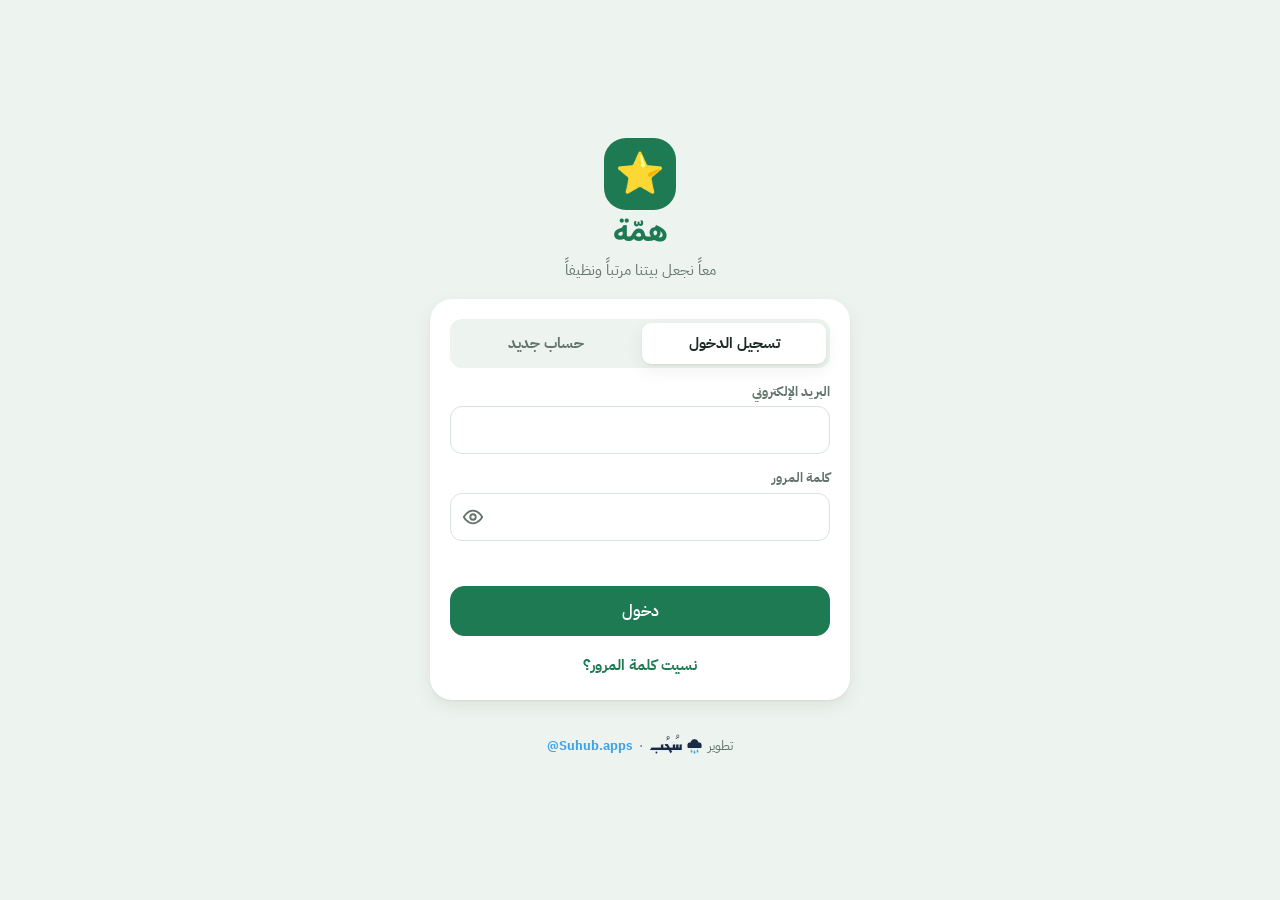
==== commit 4dd05e71: "Add files via upload" ====
--- a/index.html
+++ b/index.html
@@ -32,6 +32,7 @@
       <button class="btn primary block" type="submit" id="authSubmit">دخول</button>
       <button class="link" type="button" id="forgotBtn">نسيت كلمة المرور؟</button>
     </form>
+    <div class="suhub-dev">تطوير <img class="lk-l" src="icons/suhub-lockup.png" alt="سُحُب" height="22"><img class="lk-d" src="icons/suhub-lockup-white.png" alt="سُحُب" height="22"> · <a href="https://instagram.com/suhub.apps" target="_blank" rel="noopener" dir="ltr">@Suhub.apps</a></div>
   </div>
 </section>
 
@@ -81,9 +82,11 @@
       <button class="btn primary" id="parentBtn"><svg viewBox="0 0 24 24" fill="none" stroke="currentColor" stroke-width="2"><rect x="5" y="11" width="14" height="10" rx="2"/><path d="M8 11V8a4 4 0 018 0v3"/></svg><span class="lbl-t">لوحة الوالدين</span></button>
     </div>
   </header>
+  <div class="trial-bar" id="trialBar" hidden></div>
   <div class="notice" id="notice" hidden></div>
   <div class="goal-strip" id="goalStrip" hidden></div>
   <main class="board" id="board" aria-live="polite"></main>
+  <div class="suhub-dev">تطوير <img class="lk-l" src="icons/suhub-lockup.png" alt="سُحُب" height="22"><img class="lk-d" src="icons/suhub-lockup-white.png" alt="سُحُب" height="22"> · <a href="https://instagram.com/suhub.apps" target="_blank" rel="noopener" dir="ltr">@Suhub.apps</a></div>
 </div>
 
 <canvas id="fx" aria-hidden="true"></canvas>
@@ -91,6 +94,36 @@
 <div class="toast" id="toast"></div>
 <div id="modalRoot"></div>
 
+<script>
+/* حارس التشغيل: إذا ما اشتغل التطبيق يعرض سبب واضح بدل شاشة التحميل */
+(function(){
+  var errs=[];
+  function rec(msg,file,line){errs.push({msg:String(msg||""),file:String(file||""),line:line||0})}
+  window.addEventListener("error",function(e){if(e&&e.message)rec(e.message,e.filename,e.lineno)},true);
+  window.addEventListener("unhandledrejection",function(e){var r=e&&e.reason;rec(r&&(r.message||r.code)||r,"",0)});
+  function show(){
+    var ld=document.getElementById("scrLoading");
+    if(!ld||ld.hidden||document.getElementById("bootErr"))return;
+    var cfg=null,other=null;
+    for(var i=0;i<errs.length;i++){var x=errs[i];if(/firebase-config\.js/.test(x.file)){cfg=x;break}if(!other&&/SyntaxError|import|module|Failed to fetch/i.test(x.msg))other=x}
+    var t,d;
+    if(cfg){t="⚠️ خطأ في ملف الإعدادات";d="في ملف <b dir=\"ltr\">firebase-config.js</b>"+(cfg.line?" عند السطر <b>"+cfg.line+"</b> أو السطر اللي قبله":"")+".<br>تأكد من الفواصل <b>,</b> في آخر كل سطر، وأن كل قيمة بين علامتي تنصيص \"\".";}
+    else if(!navigator.onLine){t="📡 ما فيه اتصال بالإنترنت";d="تأكد من الاتصال وحاول مرة ثانية.";}
+    else if(other){t="⚠️ تعذّر تشغيل التطبيق";d="صار خطأ أثناء التحميل. جرّب إعادة المحاولة، وإذا تكرر تواصل معنا.";}
+    else{t="⏳ التحميل أخذ وقت أطول من العادة";d="غالباً الاتصال بطيء. جرّب إعادة المحاولة.";}
+    var info=(cfg||other)?'<code dir="ltr" style="display:block;margin-top:10px;font-size:11px;opacity:.7;word-break:break-all">'+((cfg||other).msg.replace(/[<>&]/g,""))+'</code>':"";
+    var box=document.createElement("div");box.id="bootErr";
+    box.style.cssText="max-width:340px;margin:18px auto 0;padding:16px 18px;border-radius:16px;background:rgba(255,255,255,.08);border:1px solid rgba(127,127,127,.35);text-align:center;line-height:1.8;font-size:14px";
+    box.innerHTML='<div style="font-weight:800;font-size:17px;margin-bottom:6px">'+t+'</div><div>'+d+'</div>'+info+'<button type="button" class="btn primary" style="margin-top:12px" onclick="location.reload()">↻ إعادة المحاولة</button>';
+    var sp=ld.querySelector(".spinner");if(sp)sp.style.display="none";
+    (ld.querySelector(".splash")||ld).appendChild(box);
+  }
+  setTimeout(show,12000);
+  /* لما ينزل تحديث جديد: إعادة تحميل مرة وحدة عشان تشتغل النسخة الجديدة على طول */
+  try{if("serviceWorker"in navigator){var had=!!navigator.serviceWorker.controller,rl=false;navigator.serviceWorker.addEventListener("controllerchange",function(){if(had&&!rl){rl=true;location.reload()}})}}catch(_){}
+  window.addEventListener("error",function(e){if(e&&/firebase-config\.js/.test(e.filename||""))setTimeout(show,300)},true);
+})();
+</script>
 <script type="module" src="app.js"></script>
 </body>
 </html>
--- a/app.css
+++ b/app.css
@@ -1 +1,89 @@
-@font-face{font-family:IBM Plex Sans Arabic;font-style:normal;font-display:swap;font-weight:400;src:url("./fonts/ibm-plex-sans-arabic-arabic-400-normal-HDFIX7LY.woff2") format("woff2"),url("./fonts/ibm-plex-sans-arabic-arabic-400-normal-N4DMJBB5.woff") format("woff");unicode-range:U+0600-06FF,U+0750-077F,U+0870-088E,U+0890-0891,U+0897-08E1,U+08E3-08FF,U+200C-200E,U+2010-2011,U+204F,U+2E41,U+FB50-FDFF,U+FE70-FE74,U+FE76-FEFC,U+102E0-102FB,U+10E60-10E7E,U+10EC2-10EC4,U+10EFC-10EFF,U+1EE00-1EE03,U+1EE05-1EE1F,U+1EE21-1EE22,U+1EE24,U+1EE27,U+1EE29-1EE32,U+1EE34-1EE37,U+1EE39,U+1EE3B,U+1EE42,U+1EE47,U+1EE49,U+1EE4B,U+1EE4D-1EE4F,U+1EE51-1EE52,U+1EE54,U+1EE57,U+1EE59,U+1EE5B,U+1EE5D,U+1EE5F,U+1EE61-1EE62,U+1EE64,U+1EE67-1EE6A,U+1EE6C-1EE72,U+1EE74-1EE77,U+1EE79-1EE7C,U+1EE7E,U+1EE80-1EE89,U+1EE8B-1EE9B,U+1EEA1-1EEA3,U+1EEA5-1EEA9,U+1EEAB-1EEBB,U+1EEF0-1EEF1}@font-face{font-family:IBM Plex Sans Arabic;font-style:normal;font-display:swap;font-weight:400;src:url("./fonts/ibm-plex-sans-arabic-cyrillic-ext-400-normal-XJDTNQZ3.woff2") format("woff2"),url("./fonts/ibm-plex-sans-arabic-cyrillic-ext-400-normal-P2AL3NYX.woff") format("woff");unicode-range:U+0460-052F,U+1C80-1C8A,U+20B4,U+2DE0-2DFF,U+A640-A69F,U+FE2E-FE2F}@font-face{font-family:IBM Plex Sans Arabic;font-style:normal;font-display:swap;font-weight:400;src:url("./fonts/ibm-plex-sans-arabic-latin-ext-400-normal-ZJNBCCQT.woff2") format("woff2"),url("./fonts/ibm-plex-sans-arabic-latin-ext-400-normal-BNYZJBRB.woff") format("woff");unicode-range:U+0100-02BA,U+02BD-02C5,U+02C7-02CC,U+02CE-02D7,U+02DD-02FF,U+0304,U+0308,U+0329,U+1D00-1DBF,U+1E00-1E9F,U+1EF2-1EFF,U+2020,U+20A0-20AB,U+20AD-20C0,U+2113,U+2C60-2C7F,U+A720-A7FF}@font-face{font-family:IBM Plex Sans Arabic;font-style:normal;font-display:swap;font-weight:400;src:url("./fonts/ibm-plex-sans-arabic-latin-400-normal-W2AG3YJR.woff2") format("woff2"),url("./fonts/ibm-plex-sans-arabic-latin-400-normal-7WCZAUHA.woff") format("woff");unicode-range:U+0000-00FF,U+0131,U+0152-0153,U+02BB-02BC,U+02C6,U+02DA,U+02DC,U+0304,U+0308,U+0329,U+2000-206F,U+20AC,U+2122,U+2191,U+2193,U+2212,U+2215,U+FEFF,U+FFFD}@font-face{font-family:IBM Plex Sans Arabic;font-style:normal;font-display:swap;font-weight:500;src:url("./fonts/ibm-plex-sans-arabic-arabic-500-normal-AAIACC75.woff2") format("woff2"),url("./fonts/ibm-plex-sans-arabic-arabic-500-normal-5MTGWOCT.woff") format("woff");unicode-range:U+0600-06FF,U+0750-077F,U+0870-088E,U+0890-0891,U+0897-08E1,U+08E3-08FF,U+200C-200E,U+2010-2011,U+204F,U+2E41,U+FB50-FDFF,U+FE70-FE74,U+FE76-FEFC,U+102E0-102FB,U+10E60-10E7E,U+10EC2-10EC4,U+10EFC-10EFF,U+1EE00-1EE03,U+1EE05-1EE1F,U+1EE21-1EE22,U+1EE24,U+1EE27,U+1EE29-1EE32,U+1EE34-1EE37,U+1EE39,U+1EE3B,U+1EE42,U+1EE47,U+1EE49,U+1EE4B,U+1EE4D-1EE4F,U+1EE51-1EE52,U+1EE54,U+1EE57,U+1EE59,U+1EE5B,U+1EE5D,U+1EE5F,U+1EE61-1EE62,U+1EE64,U+1EE67-1EE6A,U+1EE6C-1EE72,U+1EE74-1EE77,U+1EE79-1EE7C,U+1EE7E,U+1EE80-1EE89,U+1EE8B-1EE9B,U+1EEA1-1EEA3,U+1EEA5-1EEA9,U+1EEAB-1EEBB,U+1EEF0-1EEF1}@font-face{font-family:IBM Plex Sans Arabic;font-style:normal;font-display:swap;font-weight:500;src:url("./fonts/ibm-plex-sans-arabic-cyrillic-ext-500-normal-JDN6M2QH.woff2") format("woff2"),url("./fonts/ibm-plex-sans-arabic-cyrillic-ext-500-normal-G66K6AVN.woff") format("woff");unicode-range:U+0460-052F,U+1C80-1C8A,U+20B4,U+2DE0-2DFF,U+A640-A69F,U+FE2E-FE2F}@font-face{font-family:IBM Plex Sans Arabic;font-style:normal;font-display:swap;font-weight:500;src:url("./fonts/ibm-plex-sans-arabic-latin-ext-500-normal-R4TZYXNB.woff2") format("woff2"),url("./fonts/ibm-plex-sans-arabic-latin-ext-500-normal-N3YASIEA.woff") format("woff");unicode-range:U+0100-02BA,U+02BD-02C5,U+02C7-02CC,U+02CE-02D7,U+02DD-02FF,U+0304,U+0308,U+0329,U+1D00-1DBF,U+1E00-1E9F,U+1EF2-1EFF,U+2020,U+20A0-20AB,U+20AD-20C0,U+2113,U+2C60-2C7F,U+A720-A7FF}@font-face{font-family:IBM Plex Sans Arabic;font-style:normal;font-display:swap;font-weight:500;src:url("./fonts/ibm-plex-sans-arabic-latin-500-normal-5LQDONK7.woff2") format("woff2"),url("./fonts/ibm-plex-sans-arabic-latin-500-normal-TFD6UMQA.woff") format("woff");unicode-range:U+0000-00FF,U+0131,U+0152-0153,U+02BB-02BC,U+02C6,U+02DA,U+02DC,U+0304,U+0308,U+0329,U+2000-206F,U+20AC,U+2122,U+2191,U+2193,U+2212,U+2215,U+FEFF,U+FFFD}@font-face{font-family:IBM Plex Sans Arabic;font-style:normal;font-display:swap;font-weight:600;src:url("./fonts/ibm-plex-sans-arabic-arabic-600-normal-LS4CIPTS.woff2") format("woff2"),url("./fonts/ibm-plex-sans-arabic-arabic-600-normal-USVRKN2F.woff") format("woff");unicode-range:U+0600-06FF,U+0750-077F,U+0870-088E,U+0890-0891,U+0897-08E1,U+08E3-08FF,U+200C-200E,U+2010-2011,U+204F,U+2E41,U+FB50-FDFF,U+FE70-FE74,U+FE76-FEFC,U+102E0-102FB,U+10E60-10E7E,U+10EC2-10EC4,U+10EFC-10EFF,U+1EE00-1EE03,U+1EE05-1EE1F,U+1EE21-1EE22,U+1EE24,U+1EE27,U+1EE29-1EE32,U+1EE34-1EE37,U+1EE39,U+1EE3B,U+1EE42,U+1EE47,U+1EE49,U+1EE4B,U+1EE4D-1EE4F,U+1EE51-1EE52,U+1EE54,U+1EE57,U+1EE59,U+1EE5B,U+1EE5D,U+1EE5F,U+1EE61-1EE62,U+1EE64,U+1EE67-1EE6A,U+1EE6C-1EE72,U+1EE74-1EE77,U+1EE79-1EE7C,U+1EE7E,U+1EE80-1EE89,U+1EE8B-1EE9B,U+1EEA1-1EEA3,U+1EEA5-1EEA9,U+1EEAB-1EEBB,U+1EEF0-1EEF1}@font-face{font-family:IBM Plex Sans Arabic;font-style:normal;font-display:swap;font-weight:600;src:url("./fonts/ibm-plex-sans-arabic-cyrillic-ext-600-normal-HM5VVFOZ.woff2") format("woff2"),url("./fonts/ibm-plex-sans-arabic-cyrillic-ext-600-normal-AJDAM7LZ.woff") format("woff");unicode-range:U+0460-052F,U+1C80-1C8A,U+20B4,U+2DE0-2DFF,U+A640-A69F,U+FE2E-FE2F}@font-face{font-family:IBM Plex Sans Arabic;font-style:normal;font-display:swap;font-weight:600;src:url("./fonts/ibm-plex-sans-arabic-latin-ext-600-normal-V6CVHTRX.woff2") format("woff2"),url("./fonts/ibm-plex-sans-arabic-latin-ext-600-normal-TVCPUHHD.woff") format("woff");unicode-range:U+0100-02BA,U+02BD-02C5,U+02C7-02CC,U+02CE-02D7,U+02DD-02FF,U+0304,U+0308,U+0329,U+1D00-1DBF,U+1E00-1E9F,U+1EF2-1EFF,U+2020,U+20A0-20AB,U+20AD-20C0,U+2113,U+2C60-2C7F,U+A720-A7FF}@font-face{font-family:IBM Plex Sans Arabic;font-style:normal;font-display:swap;font-weight:600;src:url("./fonts/ibm-plex-sans-arabic-latin-600-normal-XUUOQ5DA.woff2") format("woff2"),url("./fonts/ibm-plex-sans-arabic-latin-600-normal-ZE5R3UMF.woff") format("woff");unicode-range:U+0000-00FF,U+0131,U+0152-0153,U+02BB-02BC,U+02C6,U+02DA,U+02DC,U+0304,U+0308,U+0329,U+2000-206F,U+20AC,U+2122,U+2191,U+2193,U+2212,U+2215,U+FEFF,U+FFFD}@font-face{font-family:IBM Plex Sans Arabic;font-style:normal;font-display:swap;font-weight:700;src:url("./fonts/ibm-plex-sans-arabic-arabic-700-normal-HXTRD7MG.woff2") format("woff2"),url("./fonts/ibm-plex-sans-arabic-arabic-700-normal-PHKC2NDM.woff") format("woff");unicode-range:U+0600-06FF,U+0750-077F,U+0870-088E,U+0890-0891,U+0897-08E1,U+08E3-08FF,U+200C-200E,U+2010-2011,U+204F,U+2E41,U+FB50-FDFF,U+FE70-FE74,U+FE76-FEFC,U+102E0-102FB,U+10E60-10E7E,U+10EC2-10EC4,U+10EFC-10EFF,U+1EE00-1EE03,U+1EE05-1EE1F,U+1EE21-1EE22,U+1EE24,U+1EE27,U+1EE29-1EE32,U+1EE34-1EE37,U+1EE39,U+1EE3B,U+1EE42,U+1EE47,U+1EE49,U+1EE4B,U+1EE4D-1EE4F,U+1EE51-1EE52,U+1EE54,U+1EE57,U+1EE59,U+1EE5B,U+1EE5D,U+1EE5F,U+1EE61-1EE62,U+1EE64,U+1EE67-1EE6A,U+1EE6C-1EE72,U+1EE74-1EE77,U+1EE79-1EE7C,U+1EE7E,U+1EE80-1EE89,U+1EE8B-1EE9B,U+1EEA1-1EEA3,U+1EEA5-1EEA9,U+1EEAB-1EEBB,U+1EEF0-1EEF1}@font-face{font-family:IBM Plex Sans Arabic;font-style:normal;font-display:swap;font-weight:700;src:url("./fonts/ibm-plex-sans-arabic-cyrillic-ext-700-normal-DGZFXEHW.woff2") format("woff2"),url("./fonts/ibm-plex-sans-arabic-cyrillic-ext-700-normal-WLRBPAKL.woff") format("woff");unicode-range:U+0460-052F,U+1C80-1C8A,U+20B4,U+2DE0-2DFF,U+A640-A69F,U+FE2E-FE2F}@font-face{font-family:IBM Plex Sans Arabic;font-style:normal;font-display:swap;font-weight:700;src:url("./fonts/ibm-plex-sans-arabic-latin-ext-700-normal-7B2WXXLV.woff2") format("woff2"),url("./fonts/ibm-plex-sans-arabic-latin-ext-700-normal-FWASHQWK.woff") format("woff");unicode-range:U+0100-02BA,U+02BD-02C5,U+02C7-02CC,U+02CE-02D7,U+02DD-02FF,U+0304,U+0308,U+0329,U+1D00-1DBF,U+1E00-1E9F,U+1EF2-1EFF,U+2020,U+20A0-20AB,U+20AD-20C0,U+2113,U+2C60-2C7F,U+A720-A7FF}@font-face{font-family:IBM Plex Sans Arabic;font-style:normal;font-display:swap;font-weight:700;src:url("./fonts/ibm-plex-sans-arabic-latin-700-normal-PNVBXMWU.woff2") format("woff2"),url("./fonts/ibm-plex-sans-arabic-latin-700-normal-XDYQC2ZA.woff") format("woff");unicode-range:U+0000-00FF,U+0131,U+0152-0153,U+02BB-02BC,U+02C6,U+02DA,U+02DC,U+0304,U+0308,U+0329,U+2000-206F,U+20AC,U+2122,U+2191,U+2193,U+2212,U+2215,U+FEFF,U+FFFD}@font-face{font-family:"Baloo Bhaijaan 2";font-style:normal;font-display:swap;font-weight:600;src:url("./fonts/baloo-bhaijaan-2-arabic-600-normal-VOY4JOK4.woff2") format("woff2"),url("./fonts/baloo-bhaijaan-2-arabic-600-normal-HRPUJSL7.woff") format("woff");unicode-range:U+0600-06FF,U+0750-077F,U+0870-088E,U+0890-0891,U+0897-08E1,U+08E3-08FF,U+200C-200E,U+2010-2011,U+204F,U+2E41,U+FB50-FDFF,U+FE70-FE74,U+FE76-FEFC,U+102E0-102FB,U+10E60-10E7E,U+10EC2-10EC4,U+10EFC-10EFF,U+1EE00-1EE03,U+1EE05-1EE1F,U+1EE21-1EE22,U+1EE24,U+1EE27,U+1EE29-1EE32,U+1EE34-1EE37,U+1EE39,U+1EE3B,U+1EE42,U+1EE47,U+1EE49,U+1EE4B,U+1EE4D-1EE4F,U+1EE51-1EE52,U+1EE54,U+1EE57,U+1EE59,U+1EE5B,U+1EE5D,U+1EE5F,U+1EE61-1EE62,U+1EE64,U+1EE67-1EE6A,U+1EE6C-1EE72,U+1EE74-1EE77,U+1EE79-1EE7C,U+1EE7E,U+1EE80-1EE89,U+1EE8B-1EE9B,U+1EEA1-1EEA3,U+1EEA5-1EEA9,U+1EEAB-1EEBB,U+1EEF0-1EEF1}@font-face{font-family:"Baloo Bhaijaan 2";font-style:normal;font-display:swap;font-weight:600;src:url("./fonts/baloo-bhaijaan-2-vietnamese-600-normal-G4D7ZW4Y.woff2") format("woff2"),url("./fonts/baloo-bhaijaan-2-vietnamese-600-normal-KJ6BG2DC.woff") format("woff");unicode-range:U+0102-0103,U+0110-0111,U+0128-0129,U+0168-0169,U+01A0-01A1,U+01AF-01B0,U+0300-0301,U+0303-0304,U+0308-0309,U+0323,U+0329,U+1EA0-1EF9,U+20AB}@font-face{font-family:"Baloo Bhaijaan 2";font-style:normal;font-display:swap;font-weight:600;src:url("./fonts/baloo-bhaijaan-2-latin-ext-600-normal-U4DRLWRX.woff2") format("woff2"),url("./fonts/baloo-bhaijaan-2-latin-ext-600-normal-WBL5J37E.woff") format("woff");unicode-range:U+0100-02BA,U+02BD-02C5,U+02C7-02CC,U+02CE-02D7,U+02DD-02FF,U+0304,U+0308,U+0329,U+1D00-1DBF,U+1E00-1E9F,U+1EF2-1EFF,U+2020,U+20A0-20AB,U+20AD-20C0,U+2113,U+2C60-2C7F,U+A720-A7FF}@font-face{font-family:"Baloo Bhaijaan 2";font-style:normal;font-display:swap;font-weight:600;src:url("./fonts/baloo-bhaijaan-2-latin-600-normal-Q2D3VILL.woff2") format("woff2"),url("./fonts/baloo-bhaijaan-2-latin-600-normal-BGIJZC6V.woff") format("woff");unicode-range:U+0000-00FF,U+0131,U+0152-0153,U+02BB-02BC,U+02C6,U+02DA,U+02DC,U+0304,U+0308,U+0329,U+2000-206F,U+20AC,U+2122,U+2191,U+2193,U+2212,U+2215,U+FEFF,U+FFFD}@font-face{font-family:"Baloo Bhaijaan 2";font-style:normal;font-display:swap;font-weight:700;src:url("./fonts/baloo-bhaijaan-2-arabic-700-normal-4NS5YCH5.woff2") format("woff2"),url("./fonts/baloo-bhaijaan-2-arabic-700-normal-EI6TAYAH.woff") format("woff");unicode-range:U+0600-06FF,U+0750-077F,U+0870-088E,U+0890-0891,U+0897-08E1,U+08E3-08FF,U+200C-200E,U+2010-2011,U+204F,U+2E41,U+FB50-FDFF,U+FE70-FE74,U+FE76-FEFC,U+102E0-102FB,U+10E60-10E7E,U+10EC2-10EC4,U+10EFC-10EFF,U+1EE00-1EE03,U+1EE05-1EE1F,U+1EE21-1EE22,U+1EE24,U+1EE27,U+1EE29-1EE32,U+1EE34-1EE37,U+1EE39,U+1EE3B,U+1EE42,U+1EE47,U+1EE49,U+1EE4B,U+1EE4D-1EE4F,U+1EE51-1EE52,U+1EE54,U+1EE57,U+1EE59,U+1EE5B,U+1EE5D,U+1EE5F,U+1EE61-1EE62,U+1EE64,U+1EE67-1EE6A,U+1EE6C-1EE72,U+1EE74-1EE77,U+1EE79-1EE7C,U+1EE7E,U+1EE80-1EE89,U+1EE8B-1EE9B,U+1EEA1-1EEA3,U+1EEA5-1EEA9,U+1EEAB-1EEBB,U+1EEF0-1EEF1}@font-face{font-family:"Baloo Bhaijaan 2";font-style:normal;font-display:swap;font-weight:700;src:url("./fonts/baloo-bhaijaan-2-vietnamese-700-normal-OZETE5ZY.woff2") format("woff2"),url("./fonts/baloo-bhaijaan-2-vietnamese-700-normal-DBUJJRAP.woff") format("woff");unicode-range:U+0102-0103,U+0110-0111,U+0128-0129,U+0168-0169,U+01A0-01A1,U+01AF-01B0,U+0300-0301,U+0303-0304,U+0308-0309,U+0323,U+0329,U+1EA0-1EF9,U+20AB}@font-face{font-family:"Baloo Bhaijaan 2";font-style:normal;font-display:swap;font-weight:700;src:url("./fonts/baloo-bhaijaan-2-latin-ext-700-normal-3DIAJYOR.woff2") format("woff2"),url("./fonts/baloo-bhaijaan-2-latin-ext-700-normal-6TBZILB7.woff") format("woff");unicode-range:U+0100-02BA,U+02BD-02C5,U+02C7-02CC,U+02CE-02D7,U+02DD-02FF,U+0304,U+0308,U+0329,U+1D00-1DBF,U+1E00-1E9F,U+1EF2-1EFF,U+2020,U+20A0-20AB,U+20AD-20C0,U+2113,U+2C60-2C7F,U+A720-A7FF}@font-face{font-family:"Baloo Bhaijaan 2";font-style:normal;font-display:swap;font-weight:700;src:url("./fonts/baloo-bhaijaan-2-latin-700-normal-TX6BLHDJ.woff2") format("woff2"),url("./fonts/baloo-bhaijaan-2-latin-700-normal-2GTYGYA6.woff") format("woff");unicode-range:U+0000-00FF,U+0131,U+0152-0153,U+02BB-02BC,U+02C6,U+02DA,U+02DC,U+0304,U+0308,U+0329,U+2000-206F,U+20AC,U+2122,U+2191,U+2193,U+2212,U+2215,U+FEFF,U+FFFD}@font-face{font-family:"Baloo Bhaijaan 2";font-style:normal;font-display:swap;font-weight:800;src:url("./fonts/baloo-bhaijaan-2-arabic-800-normal-3RT2LREI.woff2") format("woff2"),url("./fonts/baloo-bhaijaan-2-arabic-800-normal-TZVMLZ44.woff") format("woff");unicode-range:U+0600-06FF,U+0750-077F,U+0870-088E,U+0890-0891,U+0897-08E1,U+08E3-08FF,U+200C-200E,U+2010-2011,U+204F,U+2E41,U+FB50-FDFF,U+FE70-FE74,U+FE76-FEFC,U+102E0-102FB,U+10E60-10E7E,U+10EC2-10EC4,U+10EFC-10EFF,U+1EE00-1EE03,U+1EE05-1EE1F,U+1EE21-1EE22,U+1EE24,U+1EE27,U+1EE29-1EE32,U+1EE34-1EE37,U+1EE39,U+1EE3B,U+1EE42,U+1EE47,U+1EE49,U+1EE4B,U+1EE4D-1EE4F,U+1EE51-1EE52,U+1EE54,U+1EE57,U+1EE59,U+1EE5B,U+1EE5D,U+1EE5F,U+1EE61-1EE62,U+1EE64,U+1EE67-1EE6A,U+1EE6C-1EE72,U+1EE74-1EE77,U+1EE79-1EE7C,U+1EE7E,U+1EE80-1EE89,U+1EE8B-1EE9B,U+1EEA1-1EEA3,U+1EEA5-1EEA9,U+1EEAB-1EEBB,U+1EEF0-1EEF1}@font-face{font-family:"Baloo Bhaijaan 2";font-style:normal;font-display:swap;font-weight:800;src:url("./fonts/baloo-bhaijaan-2-vietnamese-800-normal-B652LZBA.woff2") format("woff2"),url("./fonts/baloo-bhaijaan-2-vietnamese-800-normal-2YH5O6DD.woff") format("woff");unicode-range:U+0102-0103,U+0110-0111,U+0128-0129,U+0168-0169,U+01A0-01A1,U+01AF-01B0,U+0300-0301,U+0303-0304,U+0308-0309,U+0323,U+0329,U+1EA0-1EF9,U+20AB}@font-face{font-family:"Baloo Bhaijaan 2";font-style:normal;font-display:swap;font-weight:800;src:url("./fonts/baloo-bhaijaan-2-latin-ext-800-normal-VRFKO4HG.woff2") format("woff2"),url("./fonts/baloo-bhaijaan-2-latin-ext-800-normal-BVKRAS5Z.woff") format("woff");unicode-range:U+0100-02BA,U+02BD-02C5,U+02C7-02CC,U+02CE-02D7,U+02DD-02FF,U+0304,U+0308,U+0329,U+1D00-1DBF,U+1E00-1E9F,U+1EF2-1EFF,U+2020,U+20A0-20AB,U+20AD-20C0,U+2113,U+2C60-2C7F,U+A720-A7FF}@font-face{font-family:"Baloo Bhaijaan 2";font-style:normal;font-display:swap;font-weight:800;src:url("./fonts/baloo-bhaijaan-2-latin-800-normal-5Q5QXZHL.woff2") format("woff2"),url("./fonts/baloo-bhaijaan-2-latin-800-normal-QOUYUOWW.woff") format("woff");unicode-range:U+0000-00FF,U+0131,U+0152-0153,U+02BB-02BC,U+02C6,U+02DA,U+02DC,U+0304,U+0308,U+0329,U+2000-206F,U+20AC,U+2122,U+2191,U+2193,U+2212,U+2215,U+FEFF,U+FFFD}:root{--bg:#EDF3EE;--surface:#FFFFFF;--ink:#1B2A24;--muted:#63746C;--line:#D8E3DC;--accent:#1E7A53;--accent-ink:#FFFFFF;--gold:#F0B400;--danger:#C0392B;--col-l:95%;--col-s:62%;--card-l:88%;--band-l:50%;--band-s:42%;--icon-l:96%;--shadow:0 1px 2px rgb(20 40 30/.06),0 6px 18px rgb(20 40 30/.07);--f-display:"Baloo Bhaijaan 2","IBM Plex Sans Arabic",system-ui,sans-serif;--f-body:"IBM Plex Sans Arabic",system-ui,"Segoe UI",Tahoma,sans-serif}@media(prefers-color-scheme:dark){:root:not([data-theme=light]){--bg:#101714;--surface:#18221E;--ink:#E4EDE8;--muted:#94A69D;--line:#28352F;--accent:#43C18A;--accent-ink:#08140E;--gold:#F5C542;--danger:#EF6F61;--col-l:17%;--col-s:30%;--card-l:24%;--band-l:36%;--band-s:40%;--icon-l:30%;--shadow:0 1px 2px rgb(0 0 0/.3),0 6px 18px rgb(0 0 0/.25);color-scheme:dark}}:root[data-theme=dark]{--bg:#101714;--surface:#18221E;--ink:#E4EDE8;--muted:#94A69D;--line:#28352F;--accent:#43C18A;--accent-ink:#08140E;--gold:#F5C542;--danger:#EF6F61;--col-l:17%;--col-s:30%;--card-l:24%;--band-l:36%;--band-s:40%;--icon-l:30%;--shadow:0 1px 2px rgb(0 0 0/.3),0 6px 18px rgb(0 0 0/.25);color-scheme:dark}*{box-sizing:border-box}html,body{height:100%}body{background:var(--bg);color:var(--ink);font-family:var(--f-body);font-size:15px;line-height:1.5;direction:rtl}button,input,select{font:inherit;color:inherit}button{cursor:pointer}:focus-visible{outline:3px solid var(--accent);outline-offset:2px}.app{display:flex;flex-direction:column;gap:14px;height:100%;padding-block:14px;padding-inline:16px;max-width:1500px;margin-inline:auto}.top{display:flex;flex-wrap:wrap;align-items:center;justify-content:space-between;gap:12px;background:var(--surface);border-radius:18px;padding:12px 16px;box-shadow:var(--shadow)}.date{display:flex;flex-direction:column;min-width:0}.date h1{margin:0;font-family:var(--f-display);font-weight:800;font-size:clamp(20px,2.6vw,28px);line-height:1.2;text-wrap:balance}.date .sub{color:var(--muted);font-size:13px;font-variant-numeric:tabular-nums;display:flex;gap:10px;flex-wrap:wrap}.brand{font-family:var(--f-display);font-weight:800;color:var(--accent);font-size:18px;display:flex;align-items:center;gap:6px}.tools{display:flex;align-items:center;gap:8px;flex-wrap:wrap}.btn{border:1px solid var(--line);background:var(--surface);border-radius:12px;padding:7px 12px;display:inline-flex;align-items:center;gap:6px;font-weight:600;font-size:14px}.btn:hover{border-color:var(--accent)}.btn.primary{background:var(--accent);color:var(--accent-ink);border-color:var(--accent)}.btn.ghost{border-color:transparent;background:transparent}.btn.danger{color:var(--danger);border-color:color-mix(in srgb,var(--danger) 40%,var(--line))}.btn svg{width:18px;height:18px}.daynav{display:flex;align-items:center;gap:4px;background:var(--bg);border-radius:12px;padding:3px}.daynav .btn{padding:5px 10px;border:0;background:transparent}.daynav .btn.on{background:var(--accent);color:var(--accent-ink)}.board{flex:1;min-height:0;display:grid;grid-auto-flow:column;grid-auto-columns:minmax(230px,1fr);gap:14px;overflow-x:auto;overflow-y:hidden;scroll-snap-type:x mandatory;padding-bottom:4px}.col{--h:160;scroll-snap-align:start;background:hsl(var(--h) var(--col-s) var(--col-l));border-radius:20px;display:flex;flex-direction:column;min-height:0;min-width:0;border:1px solid hsl(var(--h) 40% calc(var(--col-l) - 6%))}.col-head{padding:12px 14px 10px;display:flex;flex-direction:column;gap:8px}.who{display:flex;align-items:center;gap:10px}.avatar{width:42px;height:42px;border-radius:50%;display:grid;place-items:center;font-size:24px;background:var(--surface);box-shadow:0 0 0 3px hsl(var(--h) 50% var(--band-l))}.who .name{font-family:var(--f-display);font-weight:800;font-size:21px;line-height:1.1}.who .pts{margin-inline-start:auto;display:flex;align-items:center;gap:4px;font-weight:700;font-variant-numeric:tabular-nums;background:var(--surface);padding:3px 10px;border-radius:99px;font-size:14px}.who .pts .s{color:var(--gold)}.prog{display:flex;align-items:center;gap:8px;font-size:13px;font-weight:600;color:var(--muted);font-variant-numeric:tabular-nums}.bar{flex:1;height:8px;border-radius:99px;background:hsl(var(--h) 30% calc(var(--col-l) - 9%));overflow:hidden}.bar i{display:block;height:100%;background:hsl(var(--h) 55% var(--band-l));border-radius:inherit;transition:width .5s cubic-bezier(.3,1.4,.5,1)}.col.complete .bar i{background:var(--gold)}.badge-done{display:none;align-items:center;gap:6px;justify-content:center;font-weight:700;background:var(--gold);color:#3a2a00;border-radius:12px;padding:5px 8px;font-size:13px}.col.complete .badge-done{display:flex}.tasks{flex:1;overflow-y:auto;padding:4px 12px 14px;display:flex;flex-direction:column;gap:10px}.period{font-size:12px;font-weight:700;color:hsl(var(--h) 35% calc(var(--band-l) - 8%));letter-spacing:.02em;margin-top:4px}:root[data-theme=dark] .period{color:hsl(var(--h) 45% 72%)}@media(prefers-color-scheme:dark){:root:not([data-theme=light]) .period{color:hsl(var(--h) 45% 72%)}}.task{all:unset;box-sizing:border-box;cursor:pointer;flex:none;display:flex;flex-direction:column;border-radius:16px;overflow:hidden;background:hsl(var(--h) 55% var(--card-l));box-shadow:var(--shadow);transition:transform .15s ease,opacity .3s;position:relative;-webkit-tap-highlight-color:transparent}.task:active{transform:scale(.97)}.task:focus-visible{outline:3px solid var(--accent);outline-offset:2px}.task .ic{font-size:40px;line-height:1;display:grid;place-items:center;padding:16px 0 12px}.task .band{display:flex;align-items:center;gap:10px;background:hsl(var(--h) var(--band-s) var(--band-l));color:#fff;padding:9px 12px}.task .t{flex:1;min-width:0;font-weight:700;font-size:15px;line-height:1.3}.task .chip{font-size:11px;font-weight:600;background:#ffffffe6;color:hsl(var(--h) 40% 30%);border-radius:6px;padding:1px 7px;display:inline-block;margin-top:3px}.check{flex:none;width:34px;height:34px;border-radius:50%;background:#fff;display:grid;place-items:center;transition:background .2s}.check svg{width:20px;height:20px;stroke:#fff;stroke-width:3.2;fill:none;opacity:0;transform:scale(.4);transition:all .25s cubic-bezier(.3,1.6,.5,1)}.task.done .check{background:var(--gold)}.task.done .check svg{opacity:1;transform:scale(1);stroke:#3a2a00}.task.done .ic{opacity:.55;filter:saturate(.6)}.task.done .t{text-decoration:line-through;text-decoration-thickness:2px;opacity:.9}.task.pop{animation:pop .45s cubic-bezier(.3,1.6,.5,1)}@keyframes pop{0%{transform:scale(1)}40%{transform:scale(1.06)}to{transform:scale(1)}}.empty-col{color:var(--muted);text-align:center;padding:24px 8px;font-size:14px}.state{flex:1;display:grid;place-items:center;text-align:center}.state .box{background:var(--surface);border-radius:22px;padding:28px;max-width:440px;box-shadow:var(--shadow);display:flex;flex-direction:column;gap:12px;align-items:center}.state h2{margin:0;font-family:var(--f-display);font-size:24px}.state p{margin:0;color:var(--muted)}.skel{background:linear-gradient(90deg,var(--line),var(--surface),var(--line));background-size:200% 100%;animation:sk 1.4s linear infinite;border-radius:20px}@keyframes sk{to{background-position:-200% 0}}#fx{position:fixed;inset:0;pointer-events:none;z-index:50;width:100%;height:100%}.cele{position:fixed;inset:0;z-index:60;display:grid;place-items:center;pointer-events:none;opacity:0;transition:opacity .25s}.cele.show{opacity:1}.cele.big{pointer-events:auto;background:#0a140f59}.cele .card{background:var(--surface);border-radius:26px;padding:22px 30px;text-align:center;box-shadow:0 20px 60px #00000040;transform:scale(.6);transition:transform .45s cubic-bezier(.3,1.6,.5,1);max-width:min(92vw,420px)}.cele.show .card{transform:scale(1)}.cele .em{font-size:78px;line-height:1;display:inline-block;animation:clap .5s ease-in-out infinite alternate}.cele.big .em{font-size:96px;animation:bounce .8s ease-in-out infinite alternate}@keyframes clap{0%{transform:rotate(-14deg) scale(.92)}to{transform:rotate(12deg) scale(1.1)}}@keyframes bounce{0%{transform:translateY(0) scale(1)}to{transform:translateY(-10px) scale(1.08)}}.cele h3{margin:8px 0 2px;font-family:var(--f-display);font-size:28px;font-weight:800}.cele p{margin:0;color:var(--muted);font-weight:600}.cele .plus{display:inline-flex;align-items:center;gap:6px;margin-top:10px;background:var(--gold);color:#3a2a00;font-weight:800;border-radius:99px;padding:6px 16px;font-size:18px}.modal{position:fixed;inset:0;z-index:40;background:#0a140f73;display:flex;align-items:center;justify-content:center;padding:16px;overflow:hidden}.sheet{background:var(--surface);border-radius:22px;width:min(860px,100%);max-height:calc(100vh - 32px);max-height:calc(100dvh - 32px);display:flex;flex-direction:column;box-shadow:0 30px 80px #0000004d;min-width:0}.sheet-h{display:flex;align-items:center;justify-content:space-between;gap:10px;padding:16px 18px;border-bottom:1px solid var(--line)}.sheet-h h2{margin:0;font-family:var(--f-display);font-size:22px}.tabs{display:flex;gap:6px;padding:10px 18px 0;flex-wrap:wrap}.tab{border:0;background:transparent;padding:8px 14px;border-radius:10px;font-weight:700;color:var(--muted)}.tab.on{background:var(--bg);color:var(--ink)}.sheet-b{padding:16px 18px;overflow-y:auto;-webkit-overflow-scrolling:touch;overscroll-behavior:contain;flex:1 1 auto;display:flex;flex-direction:column;gap:12px;min-height:0}.sheet-f{display:flex;gap:8px;justify-content:space-between;align-items:center;padding:12px 18px;border-top:1px solid var(--line);flex-wrap:wrap}.row{display:flex;flex-wrap:wrap;align-items:center;gap:10px;border:1px solid var(--line);border-radius:14px;padding:10px 12px;background:var(--bg)}.row .grow{flex:1 1 180px;min-width:0}.in{border:1px solid var(--line);background:var(--surface);border-radius:10px;padding:7px 10px;width:100%;min-width:0}select.in{width:auto}.emo{font-size:20px;padding:4px 6px}.lbl{font-size:12px;font-weight:700;color:var(--muted);display:block;margin-bottom:3px}.swatches{display:flex;gap:6px;flex-wrap:wrap}.sw{width:26px;height:26px;border-radius:50%;border:2px solid transparent;background:hsl(var(--h) 60% 62%)}.sw.on{border-color:var(--ink)}.chips{display:flex;gap:5px;flex-wrap:wrap}.chipbtn{border:1px solid var(--line);background:var(--surface);border-radius:99px;padding:3px 10px;font-size:13px;font-weight:600}.chipbtn.on{background:var(--accent);color:var(--accent-ink);border-color:var(--accent)}.field{display:flex;flex-direction:column;gap:4px;max-width:340px}.hint{font-size:13px;color:var(--muted)}.confirm{display:flex;gap:6px;align-items:center;font-size:13px;font-weight:600;color:var(--danger)}.pin{display:flex;flex-direction:column;gap:12px;align-items:center;padding:24px}.pin input{font-size:28px;letter-spacing:.4em;text-align:center;width:200px;font-variant-numeric:tabular-nums}.err{color:var(--danger);font-weight:600;font-size:14px;min-height:1.4em}.toast{position:fixed;bottom:calc(18px + env(safe-area-inset-bottom,0px));left:50%;transform:translate(-50%);background:var(--ink);color:var(--bg);padding:10px 18px;border-radius:12px;font-weight:600;z-index:70;opacity:0;transition:opacity .25s;pointer-events:none;max-width:calc(100% - 32px)}.toast.show{opacity:1}.board-scores{display:flex;gap:8px;flex-wrap:wrap}.today-pts{margin-inline-start:auto;color:var(--ink);font-weight:700;white-space:nowrap}.today-pts b{color:var(--gold)}.chip.pt{background:var(--gold);color:#3a2a00;margin-inline-start:4px}.notice{display:flex;align-items:center;gap:12px;background:var(--surface);border-radius:16px;padding:10px 16px;box-shadow:var(--shadow);border-inline-start:6px solid var(--gold);font-weight:600;flex-wrap:wrap}.notice .av{font-size:30px;line-height:1}.notice .msg{flex:1 1 220px;min-width:0}.notice .msg strong{font-family:var(--f-display);font-size:19px;display:block;line-height:1.3}.notice .msg span{color:var(--muted);font-size:14px}.notice.all{border-inline-start-color:var(--accent)}.col.waiting{box-shadow:0 0 0 3px var(--gold);animation:wait 1.6s ease-in-out infinite}@keyframes wait{50%{box-shadow:0 0 0 7px color-mix(in srgb,var(--gold) 35%,transparent)}}.honor-btn{border-color:color-mix(in srgb,var(--gold) 60%,var(--line))}.honor-btn.due{background:var(--gold);color:#3a2a00;border-color:var(--gold);animation:wait 1.6s ease-in-out infinite}.hb-range{display:flex;align-items:center;justify-content:center;gap:8px;color:var(--muted);font-weight:600;font-variant-numeric:tabular-nums}.podium{display:grid;grid-template-columns:repeat(3,minmax(0,1fr));align-items:end;gap:10px;max-width:520px;width:100%;margin:6px auto 0}.pod{display:flex;flex-direction:column;align-items:center;gap:4px;min-width:0;text-align:center}.pod .pa{font-size:40px;line-height:1}.pod .pn{font-family:var(--f-display);font-weight:800;font-size:18px;line-height:1.2;overflow-wrap:anywhere}.pod .pp{font-weight:700;font-variant-numeric:tabular-nums;font-size:14px}.pod .blk{width:100%;border-radius:14px 14px 4px 4px;display:grid;place-items:start center;padding-top:8px;font-size:30px;background:hsl(var(--h) 55% var(--card-l))}.pod.r1 .blk{height:130px;background:linear-gradient(var(--gold),color-mix(in srgb,var(--gold) 55%,var(--surface)))}.pod.r2 .blk{height:95px}.pod.r3 .blk{height:70px}.pod.r1 .pa{font-size:52px}.rank-list{display:flex;flex-direction:column;gap:8px}.rk{display:grid;grid-template-columns:40px 40px minmax(0,1fr) auto;align-items:center;gap:10px;background:var(--bg);border-radius:14px;padding:8px 12px}.rk .n{font-family:var(--f-display);font-weight:800;font-size:20px;text-align:center}.rk .a{font-size:28px;text-align:center}.rk .nm{font-weight:700;min-width:0}.rk .meta{font-size:12.5px;color:var(--muted);font-variant-numeric:tabular-nums}.rk .mini{height:6px;border-radius:99px;background:var(--line);overflow:hidden;margin-top:4px}.rk .mini i{display:block;height:100%;background:hsl(var(--h) 55% var(--band-l))}.rk .sc{font-weight:800;font-size:18px;font-variant-numeric:tabular-nums;white-space:nowrap}.rk .sc span{color:var(--gold)}@media(max-width:640px){.board{grid-auto-columns:82%}.top{padding:10px 12px}.tools .lbl-t{display:none}}@media(prefers-reduced-motion:reduce){*{animation:none!important;transition:none!important}}html{-webkit-text-size-adjust:100%}body{margin:0;overscroll-behavior:none;-webkit-user-select:none;user-select:none}input,select,textarea{-webkit-user-select:text;user-select:text}img{max-width:100%}[hidden]{display:none!important}.screen{min-height:100%;height:100%;padding-top:env(safe-area-inset-top,0px);padding-bottom:env(safe-area-inset-bottom,0px)}.center{display:grid;place-items:center;padding-inline:16px;padding-block:24px;overflow-y:auto}.splash{display:flex;flex-direction:column;align-items:center;gap:14px}.splash .logo{width:92px;height:92px;border-radius:26px;background:var(--accent);display:grid;place-items:center;font-size:52px;box-shadow:var(--shadow)}.splash .nm{font-family:var(--f-display);font-weight:800;font-size:30px;color:var(--accent)}.spinner{width:26px;height:26px;border-radius:50%;border:3px solid var(--line);border-top-color:var(--accent);animation:spin .8s linear infinite}@keyframes spin{to{transform:rotate(360deg)}}.auth{width:min(420px,100%);display:flex;flex-direction:column;gap:18px}.auth .head{display:flex;flex-direction:column;align-items:center;gap:8px;text-align:center}.auth .head .logo{width:72px;height:72px;border-radius:22px;background:var(--accent);display:grid;place-items:center;font-size:40px}.auth .head h1{margin:0;font-family:var(--f-display);font-size:30px;color:var(--accent);line-height:1.1}.auth .head p{margin:0;color:var(--muted)}.panel{background:var(--surface);border-radius:22px;padding:20px;box-shadow:var(--shadow);display:flex;flex-direction:column;gap:14px}.seg{display:grid;grid-template-columns:1fr 1fr;background:var(--bg);border-radius:12px;padding:4px;gap:4px}.seg button{border:0;background:transparent;border-radius:9px;padding:9px;font-weight:700;color:var(--muted)}.seg button.on{background:var(--surface);color:var(--ink);box-shadow:var(--shadow)}.fld{display:flex;flex-direction:column;gap:5px}.fld label{font-size:13px;font-weight:700;color:var(--muted)}.fld .in{padding:11px 12px;font-size:16px;border-radius:12px}.btn.block{width:100%;justify-content:center;padding:12px;font-size:16px;border-radius:14px}.link{border:0;background:none;color:var(--accent);font-weight:700;padding:4px;align-self:center}.msg-err{color:var(--danger);font-weight:600;font-size:14px;min-height:1.2em;text-align:center}.msg-ok{color:var(--accent);font-weight:600;font-size:14px;text-align:center}.choice{display:flex;flex-direction:column;gap:12px}.choice .opt{display:flex;gap:14px;align-items:center;text-align:start;border:1px solid var(--line);background:var(--surface);border-radius:18px;padding:16px;box-shadow:var(--shadow)}.choice .opt .e{font-size:34px}.choice .opt b{display:block;font-size:17px}.choice .opt span{color:var(--muted);font-size:14px}.code-box{font-family:ui-monospace,Menlo,monospace;font-size:30px;letter-spacing:.3em;font-weight:800;text-align:center;background:var(--bg);border:2px dashed var(--accent);border-radius:14px;padding:12px;direction:ltr;-webkit-user-select:all;user-select:all}.members{display:flex;flex-direction:column;gap:8px}.member{display:flex;align-items:center;gap:10px;background:var(--bg);border-radius:12px;padding:10px 12px;flex-wrap:wrap}.member .who2{flex:1;min-width:0}.member .who2 b{display:block}.member .who2 span{font-size:13px;color:var(--muted);overflow-wrap:anywhere}.tag{font-size:12px;font-weight:700;border-radius:99px;padding:2px 9px;background:var(--accent);color:var(--accent-ink)}.sec-title{margin:6px 0 0;font-family:var(--f-display);font-size:19px}.app.screen{padding-top:calc(14px + env(safe-area-inset-top,0px));padding-bottom:calc(14px + env(safe-area-inset-bottom,0px))}@media(max-width:760px){.modal{padding:0;align-items:stretch}.sheet{width:100%;max-width:none;height:100%;max-height:none;border-radius:0;padding-top:env(safe-area-inset-top,0px);padding-bottom:env(safe-area-inset-bottom,0px)}.sheet .pin{padding:32px 16px}.app.screen{height:auto;min-height:100%}.board{flex:none;overflow-y:visible}.col{min-height:0}.tasks{overflow:visible}.sheet-f{position:sticky;bottom:0;background:var(--surface)}}.pw-wrap{position:relative;width:100%}.pw-wrap .in{padding-inline-end:46px!important;width:100%}.eye{position:absolute;inset-inline-end:6px;top:50%;transform:translateY(-50%);border:0;background:transparent;color:var(--muted);padding:6px;display:grid;place-items:center;border-radius:8px}.eye svg{width:22px;height:22px}.eye:hover{color:var(--ink)}.pin .pw-wrap{width:220px}.pin .pw-wrap.wide{width:100%}.viewsw{display:flex;gap:3px;background:var(--bg);border-radius:12px;padding:3px}.viewsw button{border:0;background:transparent;border-radius:9px;padding:6px 12px;font-weight:700;color:var(--muted);white-space:nowrap}.viewsw button.on{background:var(--accent);color:var(--accent-ink)}.tbar{display:flex;gap:8px;flex-wrap:wrap}.tlist{display:flex;flex-direction:column;gap:8px}.trow{border:1px solid var(--line);border-radius:14px;background:var(--bg);overflow:hidden}.trow.open{border-color:var(--accent);box-shadow:var(--shadow)}.trow-h{all:unset;box-sizing:border-box;cursor:pointer;display:flex;align-items:center;gap:12px;width:100%;padding:10px 12px}.trow-h:focus-visible{outline:3px solid var(--accent);outline-offset:-3px}.trow .tic{font-size:30px;line-height:1;width:40px;text-align:center;flex:none}.trow .tt{flex:1;min-width:0;display:flex;flex-direction:column}.trow .tt b{font-size:16px;overflow-wrap:anywhere}.trow .meta{font-size:12.5px;color:var(--muted);overflow-wrap:anywhere}.trow .chev{flex:none;font-size:15px;color:var(--muted)}.tedit{display:flex;flex-direction:column;gap:12px;padding:4px 12px 12px;background:var(--surface);border-top:1px solid var(--line)}.ticon-row{display:flex;gap:10px;align-items:flex-end;padding-top:10px}.iconbtn{flex:none;display:flex;flex-direction:column;align-items:center;gap:2px;border:2px dashed var(--accent);background:var(--bg);border-radius:14px;padding:6px 10px;min-width:64px}.iconbtn span{font-size:32px;line-height:1.1}.iconbtn small{font-size:11px;font-weight:700;color:var(--accent)}.emojigrid{display:grid;grid-template-columns:repeat(auto-fill,minmax(44px,1fr));gap:6px;background:var(--bg);border-radius:12px;padding:8px;max-height:220px;overflow-y:auto}.emojigrid button{border:1px solid transparent;background:var(--surface);border-radius:10px;font-size:24px;padding:6px 0;line-height:1.2}.emojigrid button.on{border-color:var(--accent);background:color-mix(in srgb,var(--accent) 15%,var(--surface))}.tedit-f{display:flex;justify-content:space-between;gap:8px;flex-wrap:wrap;align-items:center}.lib{border:1px dashed var(--accent);border-radius:14px;padding:12px;display:flex;flex-direction:column;gap:10px;background:color-mix(in srgb,var(--accent) 5%,var(--surface))}.lib-h{display:flex;flex-direction:column;gap:2px}.lib-g{display:flex;flex-direction:column;gap:5px}.libchip{border:1px solid var(--line);background:var(--surface);border-radius:99px;padding:6px 12px;font-size:14px;font-weight:600}.libchip:hover{border-color:var(--accent)}.libchip.on{background:color-mix(in srgb,var(--accent) 14%,var(--surface));color:var(--accent);border-color:transparent;display:inline-block}@media(max-width:760px){.viewsw{order:-1;width:100%}.viewsw button{flex:1;padding:9px 8px;font-size:15px}.tabs{overflow-x:auto;flex-wrap:nowrap;padding-bottom:4px}.tab{white-space:nowrap}}.modal{overflow:clip}.sheet{overflow:hidden;overflow:clip}.tabs{border-bottom:1px solid var(--line);padding-bottom:8px}.trow-top{display:flex;align-items:stretch}.trow-top .trow-h{flex:1;min-width:0}.mv{display:flex;flex-direction:column;justify-content:center;gap:4px;padding-inline-start:8px;flex:none}.mv button{border:1px solid var(--line);background:var(--surface);border-radius:8px;width:36px;height:30px;font-size:12px;color:var(--ink);line-height:1}.mv button:disabled{opacity:.3}.mv button:not(:disabled):active{background:var(--accent);color:var(--accent-ink)}.trow.moved{animation:moved .7s ease}@keyframes moved{0%{background:color-mix(in srgb,var(--gold) 45%,var(--bg))}to{background:var(--bg)}}.task .chip.due{background:var(--gold);color:#3a2a00;font-weight:800}.task.is-due{box-shadow:0 0 0 3px var(--gold),var(--shadow);animation:duePulse 1.8s ease-in-out infinite}@keyframes duePulse{50%{box-shadow:0 0 0 6px color-mix(in srgb,var(--gold) 40%,transparent),var(--shadow)}}.drag-h{flex:none;display:grid;place-items:center;width:44px;font-size:24px;color:var(--muted);cursor:grab;touch-action:none;-webkit-user-select:none;user-select:none;border-inline-end:1px solid var(--line)}.drag-h:active{cursor:grabbing;color:var(--accent)}.trow.dragging{position:relative;z-index:5;box-shadow:0 12px 30px #00000038;border-color:var(--accent);background:var(--surface);transition:none}.tlist.sorting .trow:not(.dragging){transition:transform .15s}.sheet-h,.tabs,.sheet-f{flex:none}:root{--p-morning:#E09A00;--p-after:#2F80B8;--p-evening:#5B4BB7;--p-any:#6B7A73}@media(prefers-color-scheme:dark){:root:not([data-theme=light]){--p-morning:#F5C04A;--p-after:#6DB3E6;--p-evening:#A99BF0;--p-any:#9AAAA2}}:root[data-theme=dark]{--p-morning:#F5C04A;--p-after:#6DB3E6;--p-evening:#A99BF0;--p-any:#9AAAA2}.tasks .period{--pc:var(--p-any);display:flex;align-items:center;gap:8px;margin:14px 0 2px;padding:7px 12px;border-radius:12px;background:color-mix(in srgb,var(--pc) 14%,var(--surface));border-inline-start:5px solid var(--pc);color:var(--ink);font-size:15px;font-weight:800;letter-spacing:0}.tasks .period:first-child{margin-top:2px}.tasks .period.p-morning{--pc:var(--p-morning)}.tasks .period.p-after{--pc:var(--p-after)}.tasks .period.p-evening{--pc:var(--p-evening)}.period .pi{font-size:19px;line-height:1}.period .pl{color:var(--pc);filter:brightness(.8)}.period .pline{flex:1;height:2px;border-radius:2px;background:color-mix(in srgb,var(--pc) 35%,transparent)}.period .pc{font-size:13px;font-weight:700;color:var(--muted);font-variant-numeric:tabular-nums;white-space:nowrap}.period.all .pc{color:var(--accent)}.period .pnow{font-size:11px;font-weight:800;background:var(--pc);color:#fff;border-radius:99px;padding:2px 8px}.period.now{box-shadow:0 0 0 2px var(--pc)}:root[data-theme=dark] .period .pl{filter:none}@media(prefers-color-scheme:dark){:root:not([data-theme=light]) .period .pl{filter:none}}.task.gone{opacity:.5;filter:grayscale(.7);box-shadow:none}.task.gone .check{background:transparent;border:2px dashed rgb(255 255 255/.8)}.task .chip.gone{background:#ffffffd9;color:#555}.hid-toggle{border:1px dashed var(--line);background:transparent;color:var(--muted);border-radius:12px;padding:8px;font-weight:700;font-size:13px;margin-top:4px}.task{-webkit-touch-callout:none}.task .tmenu{position:absolute;top:8px;inset-inline-end:8px;width:34px;height:34px;border-radius:50%;display:grid;place-items:center;background:#ffffffbf;color:hsl(var(--h) 30% 30%);font-size:20px;font-weight:900;line-height:1;z-index:2}.task.gone .tmenu{opacity:1;filter:none}.gift-pop{position:fixed;inset:0;z-index:80;display:grid;place-items:center;padding:20px;background:#0a140f8c;opacity:0;transition:opacity .3s}.gift-pop.show{opacity:1}.gift-pop .gcard{background:var(--surface);border-radius:30px;padding:28px 26px 24px;max-width:min(92vw,440px);width:100%;text-align:center;display:flex;flex-direction:column;align-items:center;gap:10px;box-shadow:0 30px 80px #00000059;transform:scale(.6) rotate(-4deg);transition:transform .55s cubic-bezier(.3,1.6,.5,1);border:4px solid var(--gold)}.gift-pop.show .gcard{transform:scale(1) rotate(0)}.gift-pop .gem{font-size:96px;line-height:1;animation:giftBounce 1s ease-in-out infinite alternate}@keyframes giftBounce{0%{transform:translateY(0) rotate(-6deg)}to{transform:translateY(-12px) rotate(6deg)}}.gift-pop .gname{font-family:var(--f-display);font-weight:800;font-size:30px;line-height:1.2}.gift-pop .greason{font-weight:700;color:var(--muted)}.gift-pop .gmsg{font-family:var(--f-display);font-weight:800;font-size:24px;line-height:1.45;background:color-mix(in srgb,var(--gold) 22%,var(--surface));border-radius:18px;padding:14px 16px;width:100%;box-sizing:border-box;overflow-wrap:anywhere}.gift-pop .gok{font-size:18px;padding:12px 28px;margin-top:6px}.gift-badge{display:block;width:100%;text-align:center;border:0;border-radius:12px;padding:8px 10px;font-weight:800;font-size:13.5px;background:linear-gradient(90deg,var(--gold),color-mix(in srgb,var(--gold) 60%,#fff));color:#3a2a00;animation:wait 1.6s ease-in-out infinite;overflow-wrap:anywhere}.honor-gift{background:color-mix(in srgb,var(--gold) 20%,var(--surface));border-radius:14px;padding:10px 14px;text-align:center;font-size:15px}textarea.in{resize:vertical;font:inherit;min-height:60px}.goal{display:flex;align-items:center;gap:10px;background:var(--surface);border-radius:14px;padding:8px 10px;box-shadow:var(--shadow)}.goal .gi{font-size:26px;line-height:1;flex:none}.goal .gt{flex:1;min-width:0;display:flex;flex-direction:column;gap:5px}.goal .gt b{font-size:14px;overflow-wrap:anywhere}.goal .gbar{height:8px;border-radius:99px;background:var(--line);overflow:hidden}.goal .gbar i{display:block;height:100%;border-radius:inherit;background:linear-gradient(90deg,var(--gold),color-mix(in srgb,var(--gold) 55%,#ff8a00))}.goal .gp{font-size:12.5px;font-weight:800;color:var(--muted);font-variant-numeric:tabular-nums;white-space:nowrap}.goal.sur{background:repeating-linear-gradient(45deg,var(--surface) 0 10px,color-mix(in srgb,var(--gold) 12%,var(--surface)) 10px 20px)}.goal-strip{display:flex;flex-direction:column;gap:8px}.gs-item{display:flex;align-items:center;gap:12px;background:var(--surface);border-radius:16px;padding:10px 16px;box-shadow:var(--shadow);border-inline-start:6px solid var(--gold)}.gs-ic{font-size:30px;line-height:1}.gs-t{display:flex;flex-direction:column;min-width:0}.gs-t b{font-family:var(--f-display);font-size:18px;line-height:1.3;overflow-wrap:anywhere}.gs-t span{color:var(--muted);font-size:13.5px;font-weight:600}.gift-pop .gsur{font-family:var(--f-display);font-weight:800;font-size:22px}.gift-pop .gcard.closed .gmsg,.gift-pop .gcard.closed .gok{display:none}.gift-pop .gcard:not(.closed) .gsur,.gift-pop .gcard:not(.closed) .gopen{display:none}.gift-pop .gopen{font-size:19px;padding:13px 30px}.gift-pop .gcard.opening .gem{animation:shake .15s linear infinite}@keyframes shake{0%{transform:rotate(-12deg) scale(1.05)}50%{transform:rotate(12deg) scale(1.15)}to{transform:rotate(-12deg) scale(1.05)}}.gift-pop .gcard.revealed .gmsg{animation:pop .6s cubic-bezier(.3,1.6,.5,1)}.avbtn{min-width:58px;padding:4px 8px}.avbtn span{font-size:30px}.avpick{flex-basis:100%;display:flex;flex-direction:column;gap:8px}
+@font-face{font-family:IBM Plex Sans Arabic;font-style:normal;font-display:swap;font-weight:400;src:url("./fonts/ibm-plex-sans-arabic-arabic-400-normal-HDFIX7LY.woff2") format("woff2"),url("./fonts/ibm-plex-sans-arabic-arabic-400-normal-N4DMJBB5.woff") format("woff");unicode-range:U+0600-06FF,U+0750-077F,U+0870-088E,U+0890-0891,U+0897-08E1,U+08E3-08FF,U+200C-200E,U+2010-2011,U+204F,U+2E41,U+FB50-FDFF,U+FE70-FE74,U+FE76-FEFC,U+102E0-102FB,U+10E60-10E7E,U+10EC2-10EC4,U+10EFC-10EFF,U+1EE00-1EE03,U+1EE05-1EE1F,U+1EE21-1EE22,U+1EE24,U+1EE27,U+1EE29-1EE32,U+1EE34-1EE37,U+1EE39,U+1EE3B,U+1EE42,U+1EE47,U+1EE49,U+1EE4B,U+1EE4D-1EE4F,U+1EE51-1EE52,U+1EE54,U+1EE57,U+1EE59,U+1EE5B,U+1EE5D,U+1EE5F,U+1EE61-1EE62,U+1EE64,U+1EE67-1EE6A,U+1EE6C-1EE72,U+1EE74-1EE77,U+1EE79-1EE7C,U+1EE7E,U+1EE80-1EE89,U+1EE8B-1EE9B,U+1EEA1-1EEA3,U+1EEA5-1EEA9,U+1EEAB-1EEBB,U+1EEF0-1EEF1}@font-face{font-family:IBM Plex Sans Arabic;font-style:normal;font-display:swap;font-weight:400;src:url("./fonts/ibm-plex-sans-arabic-cyrillic-ext-400-normal-XJDTNQZ3.woff2") format("woff2"),url("./fonts/ibm-plex-sans-arabic-cyrillic-ext-400-normal-P2AL3NYX.woff") format("woff");unicode-range:U+0460-052F,U+1C80-1C8A,U+20B4,U+2DE0-2DFF,U+A640-A69F,U+FE2E-FE2F}@font-face{font-family:IBM Plex Sans Arabic;font-style:normal;font-display:swap;font-weight:400;src:url("./fonts/ibm-plex-sans-arabic-latin-ext-400-normal-ZJNBCCQT.woff2") format("woff2"),url("./fonts/ibm-plex-sans-arabic-latin-ext-400-normal-BNYZJBRB.woff") format("woff");unicode-range:U+0100-02BA,U+02BD-02C5,U+02C7-02CC,U+02CE-02D7,U+02DD-02FF,U+0304,U+0308,U+0329,U+1D00-1DBF,U+1E00-1E9F,U+1EF2-1EFF,U+2020,U+20A0-20AB,U+20AD-20C0,U+2113,U+2C60-2C7F,U+A720-A7FF}@font-face{font-family:IBM Plex Sans Arabic;font-style:normal;font-display:swap;font-weight:400;src:url("./fonts/ibm-plex-sans-arabic-latin-400-normal-W2AG3YJR.woff2") format("woff2"),url("./fonts/ibm-plex-sans-arabic-latin-400-normal-7WCZAUHA.woff") format("woff");unicode-range:U+0000-00FF,U+0131,U+0152-0153,U+02BB-02BC,U+02C6,U+02DA,U+02DC,U+0304,U+0308,U+0329,U+2000-206F,U+20AC,U+2122,U+2191,U+2193,U+2212,U+2215,U+FEFF,U+FFFD}@font-face{font-family:IBM Plex Sans Arabic;font-style:normal;font-display:swap;font-weight:500;src:url("./fonts/ibm-plex-sans-arabic-arabic-500-normal-AAIACC75.woff2") format("woff2"),url("./fonts/ibm-plex-sans-arabic-arabic-500-normal-5MTGWOCT.woff") format("woff");unicode-range:U+0600-06FF,U+0750-077F,U+0870-088E,U+0890-0891,U+0897-08E1,U+08E3-08FF,U+200C-200E,U+2010-2011,U+204F,U+2E41,U+FB50-FDFF,U+FE70-FE74,U+FE76-FEFC,U+102E0-102FB,U+10E60-10E7E,U+10EC2-10EC4,U+10EFC-10EFF,U+1EE00-1EE03,U+1EE05-1EE1F,U+1EE21-1EE22,U+1EE24,U+1EE27,U+1EE29-1EE32,U+1EE34-1EE37,U+1EE39,U+1EE3B,U+1EE42,U+1EE47,U+1EE49,U+1EE4B,U+1EE4D-1EE4F,U+1EE51-1EE52,U+1EE54,U+1EE57,U+1EE59,U+1EE5B,U+1EE5D,U+1EE5F,U+1EE61-1EE62,U+1EE64,U+1EE67-1EE6A,U+1EE6C-1EE72,U+1EE74-1EE77,U+1EE79-1EE7C,U+1EE7E,U+1EE80-1EE89,U+1EE8B-1EE9B,U+1EEA1-1EEA3,U+1EEA5-1EEA9,U+1EEAB-1EEBB,U+1EEF0-1EEF1}@font-face{font-family:IBM Plex Sans Arabic;font-style:normal;font-display:swap;font-weight:500;src:url("./fonts/ibm-plex-sans-arabic-cyrillic-ext-500-normal-JDN6M2QH.woff2") format("woff2"),url("./fonts/ibm-plex-sans-arabic-cyrillic-ext-500-normal-G66K6AVN.woff") format("woff");unicode-range:U+0460-052F,U+1C80-1C8A,U+20B4,U+2DE0-2DFF,U+A640-A69F,U+FE2E-FE2F}@font-face{font-family:IBM Plex Sans Arabic;font-style:normal;font-display:swap;font-weight:500;src:url("./fonts/ibm-plex-sans-arabic-latin-ext-500-normal-R4TZYXNB.woff2") format("woff2"),url("./fonts/ibm-plex-sans-arabic-latin-ext-500-normal-N3YASIEA.woff") format("woff");unicode-range:U+0100-02BA,U+02BD-02C5,U+02C7-02CC,U+02CE-02D7,U+02DD-02FF,U+0304,U+0308,U+0329,U+1D00-1DBF,U+1E00-1E9F,U+1EF2-1EFF,U+2020,U+20A0-20AB,U+20AD-20C0,U+2113,U+2C60-2C7F,U+A720-A7FF}@font-face{font-family:IBM Plex Sans Arabic;font-style:normal;font-display:swap;font-weight:500;src:url("./fonts/ibm-plex-sans-arabic-latin-500-normal-5LQDONK7.woff2") format("woff2"),url("./fonts/ibm-plex-sans-arabic-latin-500-normal-TFD6UMQA.woff") format("woff");unicode-range:U+0000-00FF,U+0131,U+0152-0153,U+02BB-02BC,U+02C6,U+02DA,U+02DC,U+0304,U+0308,U+0329,U+2000-206F,U+20AC,U+2122,U+2191,U+2193,U+2212,U+2215,U+FEFF,U+FFFD}@font-face{font-family:IBM Plex Sans Arabic;font-style:normal;font-display:swap;font-weight:600;src:url("./fonts/ibm-plex-sans-arabic-arabic-600-normal-LS4CIPTS.woff2") format("woff2"),url("./fonts/ibm-plex-sans-arabic-arabic-600-normal-USVRKN2F.woff") format("woff");unicode-range:U+0600-06FF,U+0750-077F,U+0870-088E,U+0890-0891,U+0897-08E1,U+08E3-08FF,U+200C-200E,U+2010-2011,U+204F,U+2E41,U+FB50-FDFF,U+FE70-FE74,U+FE76-FEFC,U+102E0-102FB,U+10E60-10E7E,U+10EC2-10EC4,U+10EFC-10EFF,U+1EE00-1EE03,U+1EE05-1EE1F,U+1EE21-1EE22,U+1EE24,U+1EE27,U+1EE29-1EE32,U+1EE34-1EE37,U+1EE39,U+1EE3B,U+1EE42,U+1EE47,U+1EE49,U+1EE4B,U+1EE4D-1EE4F,U+1EE51-1EE52,U+1EE54,U+1EE57,U+1EE59,U+1EE5B,U+1EE5D,U+1EE5F,U+1EE61-1EE62,U+1EE64,U+1EE67-1EE6A,U+1EE6C-1EE72,U+1EE74-1EE77,U+1EE79-1EE7C,U+1EE7E,U+1EE80-1EE89,U+1EE8B-1EE9B,U+1EEA1-1EEA3,U+1EEA5-1EEA9,U+1EEAB-1EEBB,U+1EEF0-1EEF1}@font-face{font-family:IBM Plex Sans Arabic;font-style:normal;font-display:swap;font-weight:600;src:url("./fonts/ibm-plex-sans-arabic-cyrillic-ext-600-normal-HM5VVFOZ.woff2") format("woff2"),url("./fonts/ibm-plex-sans-arabic-cyrillic-ext-600-normal-AJDAM7LZ.woff") format("woff");unicode-range:U+0460-052F,U+1C80-1C8A,U+20B4,U+2DE0-2DFF,U+A640-A69F,U+FE2E-FE2F}@font-face{font-family:IBM Plex Sans Arabic;font-style:normal;font-display:swap;font-weight:600;src:url("./fonts/ibm-plex-sans-arabic-latin-ext-600-normal-V6CVHTRX.woff2") format("woff2"),url("./fonts/ibm-plex-sans-arabic-latin-ext-600-normal-TVCPUHHD.woff") format("woff");unicode-range:U+0100-02BA,U+02BD-02C5,U+02C7-02CC,U+02CE-02D7,U+02DD-02FF,U+0304,U+0308,U+0329,U+1D00-1DBF,U+1E00-1E9F,U+1EF2-1EFF,U+2020,U+20A0-20AB,U+20AD-20C0,U+2113,U+2C60-2C7F,U+A720-A7FF}@font-face{font-family:IBM Plex Sans Arabic;font-style:normal;font-display:swap;font-weight:600;src:url("./fonts/ibm-plex-sans-arabic-latin-600-normal-XUUOQ5DA.woff2") format("woff2"),url("./fonts/ibm-plex-sans-arabic-latin-600-normal-ZE5R3UMF.woff") format("woff");unicode-range:U+0000-00FF,U+0131,U+0152-0153,U+02BB-02BC,U+02C6,U+02DA,U+02DC,U+0304,U+0308,U+0329,U+2000-206F,U+20AC,U+2122,U+2191,U+2193,U+2212,U+2215,U+FEFF,U+FFFD}@font-face{font-family:IBM Plex Sans Arabic;font-style:normal;font-display:swap;font-weight:700;src:url("./fonts/ibm-plex-sans-arabic-arabic-700-normal-HXTRD7MG.woff2") format("woff2"),url("./fonts/ibm-plex-sans-arabic-arabic-700-normal-PHKC2NDM.woff") format("woff");unicode-range:U+0600-06FF,U+0750-077F,U+0870-088E,U+0890-0891,U+0897-08E1,U+08E3-08FF,U+200C-200E,U+2010-2011,U+204F,U+2E41,U+FB50-FDFF,U+FE70-FE74,U+FE76-FEFC,U+102E0-102FB,U+10E60-10E7E,U+10EC2-10EC4,U+10EFC-10EFF,U+1EE00-1EE03,U+1EE05-1EE1F,U+1EE21-1EE22,U+1EE24,U+1EE27,U+1EE29-1EE32,U+1EE34-1EE37,U+1EE39,U+1EE3B,U+1EE42,U+1EE47,U+1EE49,U+1EE4B,U+1EE4D-1EE4F,U+1EE51-1EE52,U+1EE54,U+1EE57,U+1EE59,U+1EE5B,U+1EE5D,U+1EE5F,U+1EE61-1EE62,U+1EE64,U+1EE67-1EE6A,U+1EE6C-1EE72,U+1EE74-1EE77,U+1EE79-1EE7C,U+1EE7E,U+1EE80-1EE89,U+1EE8B-1EE9B,U+1EEA1-1EEA3,U+1EEA5-1EEA9,U+1EEAB-1EEBB,U+1EEF0-1EEF1}@font-face{font-family:IBM Plex Sans Arabic;font-style:normal;font-display:swap;font-weight:700;src:url("./fonts/ibm-plex-sans-arabic-cyrillic-ext-700-normal-DGZFXEHW.woff2") format("woff2"),url("./fonts/ibm-plex-sans-arabic-cyrillic-ext-700-normal-WLRBPAKL.woff") format("woff");unicode-range:U+0460-052F,U+1C80-1C8A,U+20B4,U+2DE0-2DFF,U+A640-A69F,U+FE2E-FE2F}@font-face{font-family:IBM Plex Sans Arabic;font-style:normal;font-display:swap;font-weight:700;src:url("./fonts/ibm-plex-sans-arabic-latin-ext-700-normal-7B2WXXLV.woff2") format("woff2"),url("./fonts/ibm-plex-sans-arabic-latin-ext-700-normal-FWASHQWK.woff") format("woff");unicode-range:U+0100-02BA,U+02BD-02C5,U+02C7-02CC,U+02CE-02D7,U+02DD-02FF,U+0304,U+0308,U+0329,U+1D00-1DBF,U+1E00-1E9F,U+1EF2-1EFF,U+2020,U+20A0-20AB,U+20AD-20C0,U+2113,U+2C60-2C7F,U+A720-A7FF}@font-face{font-family:IBM Plex Sans Arabic;font-style:normal;font-display:swap;font-weight:700;src:url("./fonts/ibm-plex-sans-arabic-latin-700-normal-PNVBXMWU.woff2") format("woff2"),url("./fonts/ibm-plex-sans-arabic-latin-700-normal-XDYQC2ZA.woff") format("woff");unicode-range:U+0000-00FF,U+0131,U+0152-0153,U+02BB-02BC,U+02C6,U+02DA,U+02DC,U+0304,U+0308,U+0329,U+2000-206F,U+20AC,U+2122,U+2191,U+2193,U+2212,U+2215,U+FEFF,U+FFFD}@font-face{font-family:"Baloo Bhaijaan 2";font-style:normal;font-display:swap;font-weight:600;src:url("./fonts/baloo-bhaijaan-2-arabic-600-normal-VOY4JOK4.woff2") format("woff2"),url("./fonts/baloo-bhaijaan-2-arabic-600-normal-HRPUJSL7.woff") format("woff");unicode-range:U+0600-06FF,U+0750-077F,U+0870-088E,U+0890-0891,U+0897-08E1,U+08E3-08FF,U+200C-200E,U+2010-2011,U+204F,U+2E41,U+FB50-FDFF,U+FE70-FE74,U+FE76-FEFC,U+102E0-102FB,U+10E60-10E7E,U+10EC2-10EC4,U+10EFC-10EFF,U+1EE00-1EE03,U+1EE05-1EE1F,U+1EE21-1EE22,U+1EE24,U+1EE27,U+1EE29-1EE32,U+1EE34-1EE37,U+1EE39,U+1EE3B,U+1EE42,U+1EE47,U+1EE49,U+1EE4B,U+1EE4D-1EE4F,U+1EE51-1EE52,U+1EE54,U+1EE57,U+1EE59,U+1EE5B,U+1EE5D,U+1EE5F,U+1EE61-1EE62,U+1EE64,U+1EE67-1EE6A,U+1EE6C-1EE72,U+1EE74-1EE77,U+1EE79-1EE7C,U+1EE7E,U+1EE80-1EE89,U+1EE8B-1EE9B,U+1EEA1-1EEA3,U+1EEA5-1EEA9,U+1EEAB-1EEBB,U+1EEF0-1EEF1}@font-face{font-family:"Baloo Bhaijaan 2";font-style:normal;font-display:swap;font-weight:600;src:url("./fonts/baloo-bhaijaan-2-vietnamese-600-normal-G4D7ZW4Y.woff2") format("woff2"),url("./fonts/baloo-bhaijaan-2-vietnamese-600-normal-KJ6BG2DC.woff") format("woff");unicode-range:U+0102-0103,U+0110-0111,U+0128-0129,U+0168-0169,U+01A0-01A1,U+01AF-01B0,U+0300-0301,U+0303-0304,U+0308-0309,U+0323,U+0329,U+1EA0-1EF9,U+20AB}@font-face{font-family:"Baloo Bhaijaan 2";font-style:normal;font-display:swap;font-weight:600;src:url("./fonts/baloo-bhaijaan-2-latin-ext-600-normal-U4DRLWRX.woff2") format("woff2"),url("./fonts/baloo-bhaijaan-2-latin-ext-600-normal-WBL5J37E.woff") format("woff");unicode-range:U+0100-02BA,U+02BD-02C5,U+02C7-02CC,U+02CE-02D7,U+02DD-02FF,U+0304,U+0308,U+0329,U+1D00-1DBF,U+1E00-1E9F,U+1EF2-1EFF,U+2020,U+20A0-20AB,U+20AD-20C0,U+2113,U+2C60-2C7F,U+A720-A7FF}@font-face{font-family:"Baloo Bhaijaan 2";font-style:normal;font-display:swap;font-weight:600;src:url("./fonts/baloo-bhaijaan-2-latin-600-normal-Q2D3VILL.woff2") format("woff2"),url("./fonts/baloo-bhaijaan-2-latin-600-normal-BGIJZC6V.woff") format("woff");unicode-range:U+0000-00FF,U+0131,U+0152-0153,U+02BB-02BC,U+02C6,U+02DA,U+02DC,U+0304,U+0308,U+0329,U+2000-206F,U+20AC,U+2122,U+2191,U+2193,U+2212,U+2215,U+FEFF,U+FFFD}@font-face{font-family:"Baloo Bhaijaan 2";font-style:normal;font-display:swap;font-weight:700;src:url("./fonts/baloo-bhaijaan-2-arabic-700-normal-4NS5YCH5.woff2") format("woff2"),url("./fonts/baloo-bhaijaan-2-arabic-700-normal-EI6TAYAH.woff") format("woff");unicode-range:U+0600-06FF,U+0750-077F,U+0870-088E,U+0890-0891,U+0897-08E1,U+08E3-08FF,U+200C-200E,U+2010-2011,U+204F,U+2E41,U+FB50-FDFF,U+FE70-FE74,U+FE76-FEFC,U+102E0-102FB,U+10E60-10E7E,U+10EC2-10EC4,U+10EFC-10EFF,U+1EE00-1EE03,U+1EE05-1EE1F,U+1EE21-1EE22,U+1EE24,U+1EE27,U+1EE29-1EE32,U+1EE34-1EE37,U+1EE39,U+1EE3B,U+1EE42,U+1EE47,U+1EE49,U+1EE4B,U+1EE4D-1EE4F,U+1EE51-1EE52,U+1EE54,U+1EE57,U+1EE59,U+1EE5B,U+1EE5D,U+1EE5F,U+1EE61-1EE62,U+1EE64,U+1EE67-1EE6A,U+1EE6C-1EE72,U+1EE74-1EE77,U+1EE79-1EE7C,U+1EE7E,U+1EE80-1EE89,U+1EE8B-1EE9B,U+1EEA1-1EEA3,U+1EEA5-1EEA9,U+1EEAB-1EEBB,U+1EEF0-1EEF1}@font-face{font-family:"Baloo Bhaijaan 2";font-style:normal;font-display:swap;font-weight:700;src:url("./fonts/baloo-bhaijaan-2-vietnamese-700-normal-OZETE5ZY.woff2") format("woff2"),url("./fonts/baloo-bhaijaan-2-vietnamese-700-normal-DBUJJRAP.woff") format("woff");unicode-range:U+0102-0103,U+0110-0111,U+0128-0129,U+0168-0169,U+01A0-01A1,U+01AF-01B0,U+0300-0301,U+0303-0304,U+0308-0309,U+0323,U+0329,U+1EA0-1EF9,U+20AB}@font-face{font-family:"Baloo Bhaijaan 2";font-style:normal;font-display:swap;font-weight:700;src:url("./fonts/baloo-bhaijaan-2-latin-ext-700-normal-3DIAJYOR.woff2") format("woff2"),url("./fonts/baloo-bhaijaan-2-latin-ext-700-normal-6TBZILB7.woff") format("woff");unicode-range:U+0100-02BA,U+02BD-02C5,U+02C7-02CC,U+02CE-02D7,U+02DD-02FF,U+0304,U+0308,U+0329,U+1D00-1DBF,U+1E00-1E9F,U+1EF2-1EFF,U+2020,U+20A0-20AB,U+20AD-20C0,U+2113,U+2C60-2C7F,U+A720-A7FF}@font-face{font-family:"Baloo Bhaijaan 2";font-style:normal;font-display:swap;font-weight:700;src:url("./fonts/baloo-bhaijaan-2-latin-700-normal-TX6BLHDJ.woff2") format("woff2"),url("./fonts/baloo-bhaijaan-2-latin-700-normal-2GTYGYA6.woff") format("woff");unicode-range:U+0000-00FF,U+0131,U+0152-0153,U+02BB-02BC,U+02C6,U+02DA,U+02DC,U+0304,U+0308,U+0329,U+2000-206F,U+20AC,U+2122,U+2191,U+2193,U+2212,U+2215,U+FEFF,U+FFFD}@font-face{font-family:"Baloo Bhaijaan 2";font-style:normal;font-display:swap;font-weight:800;src:url("./fonts/baloo-bhaijaan-2-arabic-800-normal-3RT2LREI.woff2") format("woff2"),url("./fonts/baloo-bhaijaan-2-arabic-800-normal-TZVMLZ44.woff") format("woff");unicode-range:U+0600-06FF,U+0750-077F,U+0870-088E,U+0890-0891,U+0897-08E1,U+08E3-08FF,U+200C-200E,U+2010-2011,U+204F,U+2E41,U+FB50-FDFF,U+FE70-FE74,U+FE76-FEFC,U+102E0-102FB,U+10E60-10E7E,U+10EC2-10EC4,U+10EFC-10EFF,U+1EE00-1EE03,U+1EE05-1EE1F,U+1EE21-1EE22,U+1EE24,U+1EE27,U+1EE29-1EE32,U+1EE34-1EE37,U+1EE39,U+1EE3B,U+1EE42,U+1EE47,U+1EE49,U+1EE4B,U+1EE4D-1EE4F,U+1EE51-1EE52,U+1EE54,U+1EE57,U+1EE59,U+1EE5B,U+1EE5D,U+1EE5F,U+1EE61-1EE62,U+1EE64,U+1EE67-1EE6A,U+1EE6C-1EE72,U+1EE74-1EE77,U+1EE79-1EE7C,U+1EE7E,U+1EE80-1EE89,U+1EE8B-1EE9B,U+1EEA1-1EEA3,U+1EEA5-1EEA9,U+1EEAB-1EEBB,U+1EEF0-1EEF1}@font-face{font-family:"Baloo Bhaijaan 2";font-style:normal;font-display:swap;font-weight:800;src:url("./fonts/baloo-bhaijaan-2-vietnamese-800-normal-B652LZBA.woff2") format("woff2"),url("./fonts/baloo-bhaijaan-2-vietnamese-800-normal-2YH5O6DD.woff") format("woff");unicode-range:U+0102-0103,U+0110-0111,U+0128-0129,U+0168-0169,U+01A0-01A1,U+01AF-01B0,U+0300-0301,U+0303-0304,U+0308-0309,U+0323,U+0329,U+1EA0-1EF9,U+20AB}@font-face{font-family:"Baloo Bhaijaan 2";font-style:normal;font-display:swap;font-weight:800;src:url("./fonts/baloo-bhaijaan-2-latin-ext-800-normal-VRFKO4HG.woff2") format("woff2"),url("./fonts/baloo-bhaijaan-2-latin-ext-800-normal-BVKRAS5Z.woff") format("woff");unicode-range:U+0100-02BA,U+02BD-02C5,U+02C7-02CC,U+02CE-02D7,U+02DD-02FF,U+0304,U+0308,U+0329,U+1D00-1DBF,U+1E00-1E9F,U+1EF2-1EFF,U+2020,U+20A0-20AB,U+20AD-20C0,U+2113,U+2C60-2C7F,U+A720-A7FF}@font-face{font-family:"Baloo Bhaijaan 2";font-style:normal;font-display:swap;font-weight:800;src:url("./fonts/baloo-bhaijaan-2-latin-800-normal-5Q5QXZHL.woff2") format("woff2"),url("./fonts/baloo-bhaijaan-2-latin-800-normal-QOUYUOWW.woff") format("woff");unicode-range:U+0000-00FF,U+0131,U+0152-0153,U+02BB-02BC,U+02C6,U+02DA,U+02DC,U+0304,U+0308,U+0329,U+2000-206F,U+20AC,U+2122,U+2191,U+2193,U+2212,U+2215,U+FEFF,U+FFFD}:root{--bg:#EDF3EE;--surface:#FFFFFF;--ink:#1B2A24;--muted:#63746C;--line:#D8E3DC;--accent:#1E7A53;--accent-ink:#FFFFFF;--gold:#F0B400;--danger:#C0392B;--col-l:95%;--col-s:62%;--card-l:88%;--band-l:50%;--band-s:42%;--icon-l:96%;--shadow:0 1px 2px rgb(20 40 30/.06),0 6px 18px rgb(20 40 30/.07);--f-display:"Baloo Bhaijaan 2","IBM Plex Sans Arabic",system-ui,sans-serif;--f-body:"IBM Plex Sans Arabic",system-ui,"Segoe UI",Tahoma,sans-serif}@media(prefers-color-scheme:dark){:root:not([data-theme=light]){--bg:#101714;--surface:#18221E;--ink:#E4EDE8;--muted:#94A69D;--line:#28352F;--accent:#43C18A;--accent-ink:#08140E;--gold:#F5C542;--danger:#EF6F61;--col-l:17%;--col-s:30%;--card-l:24%;--band-l:36%;--band-s:40%;--icon-l:30%;--shadow:0 1px 2px rgb(0 0 0/.3),0 6px 18px rgb(0 0 0/.25);color-scheme:dark}}:root[data-theme=dark]{--bg:#101714;--surface:#18221E;--ink:#E4EDE8;--muted:#94A69D;--line:#28352F;--accent:#43C18A;--accent-ink:#08140E;--gold:#F5C542;--danger:#EF6F61;--col-l:17%;--col-s:30%;--card-l:24%;--band-l:36%;--band-s:40%;--icon-l:30%;--shadow:0 1px 2px rgb(0 0 0/.3),0 6px 18px rgb(0 0 0/.25);color-scheme:dark}*{box-sizing:border-box}html,body{height:100%}body{background:var(--bg);color:var(--ink);font-family:var(--f-body);font-size:15px;line-height:1.5;direction:rtl}button,input,select{font:inherit;color:inherit}button{cursor:pointer}:focus-visible{outline:3px solid var(--accent);outline-offset:2px}.app{display:flex;flex-direction:column;gap:14px;height:100%;padding-block:14px;padding-inline:16px;max-width:1500px;margin-inline:auto}.top{display:flex;flex-wrap:wrap;align-items:center;justify-content:space-between;gap:12px;background:var(--surface);border-radius:18px;padding:12px 16px;box-shadow:var(--shadow)}.date{display:flex;flex-direction:column;min-width:0}.date h1{margin:0;font-family:var(--f-display);font-weight:800;font-size:clamp(20px,2.6vw,28px);line-height:1.2;text-wrap:balance}.date .sub{color:var(--muted);font-size:13px;font-variant-numeric:tabular-nums;display:flex;gap:10px;flex-wrap:wrap}.brand{font-family:var(--f-display);font-weight:800;color:var(--accent);font-size:18px;display:flex;align-items:center;gap:6px}.tools{display:flex;align-items:center;gap:8px;flex-wrap:wrap}.btn{border:1px solid var(--line);background:var(--surface);border-radius:12px;padding:7px 12px;display:inline-flex;align-items:center;gap:6px;font-weight:600;font-size:14px}.btn:hover{border-color:var(--accent)}.btn.primary{background:var(--accent);color:var(--accent-ink);border-color:var(--accent)}.btn.ghost{border-color:transparent;background:transparent}.btn.danger{color:var(--danger);border-color:color-mix(in srgb,var(--danger) 40%,var(--line))}.btn svg{width:18px;height:18px}.daynav{display:flex;align-items:center;gap:4px;background:var(--bg);border-radius:12px;padding:3px}.daynav .btn{padding:5px 10px;border:0;background:transparent}.daynav .btn.on{background:var(--accent);color:var(--accent-ink)}.board{flex:1;min-height:0;display:grid;grid-auto-flow:column;grid-auto-columns:minmax(230px,1fr);gap:14px;overflow-x:auto;overflow-y:hidden;scroll-snap-type:x mandatory;padding-bottom:4px}.col{--h:160;scroll-snap-align:start;background:hsl(var(--h) var(--col-s) var(--col-l));border-radius:20px;display:flex;flex-direction:column;min-height:0;min-width:0;border:1px solid hsl(var(--h) 40% calc(var(--col-l) - 6%))}.col-head{padding:12px 14px 10px;display:flex;flex-direction:column;gap:8px}.who{display:flex;align-items:center;gap:10px}.avatar{width:42px;height:42px;border-radius:50%;display:grid;place-items:center;font-size:24px;background:var(--surface);box-shadow:0 0 0 3px hsl(var(--h) 50% var(--band-l))}.who .name{font-family:var(--f-display);font-weight:800;font-size:21px;line-height:1.1}.who .pts{margin-inline-start:auto;display:flex;align-items:center;gap:4px;font-weight:700;font-variant-numeric:tabular-nums;background:var(--surface);padding:3px 10px;border-radius:99px;font-size:14px}.who .pts .s{color:var(--gold)}.prog{display:flex;align-items:center;gap:8px;font-size:13px;font-weight:600;color:var(--muted);font-variant-numeric:tabular-nums}.bar{flex:1;height:8px;border-radius:99px;background:hsl(var(--h) 30% calc(var(--col-l) - 9%));overflow:hidden}.bar i{display:block;height:100%;background:hsl(var(--h) 55% var(--band-l));border-radius:inherit;transition:width .5s cubic-bezier(.3,1.4,.5,1)}.col.complete .bar i{background:var(--gold)}.badge-done{display:none;align-items:center;gap:6px;justify-content:center;font-weight:700;background:var(--gold);color:#3a2a00;border-radius:12px;padding:5px 8px;font-size:13px}.col.complete .badge-done{display:flex}.tasks{flex:1;overflow-y:auto;padding:4px 12px 14px;display:flex;flex-direction:column;gap:10px}.period{font-size:12px;font-weight:700;color:hsl(var(--h) 35% calc(var(--band-l) - 8%));letter-spacing:.02em;margin-top:4px}:root[data-theme=dark] .period{color:hsl(var(--h) 45% 72%)}@media(prefers-color-scheme:dark){:root:not([data-theme=light]) .period{color:hsl(var(--h) 45% 72%)}}.task{all:unset;box-sizing:border-box;cursor:pointer;flex:none;display:flex;flex-direction:column;border-radius:16px;overflow:hidden;background:hsl(var(--h) 55% var(--card-l));box-shadow:var(--shadow);transition:transform .15s ease,opacity .3s;position:relative;-webkit-tap-highlight-color:transparent}.task:active{transform:scale(.97)}.task:focus-visible{outline:3px solid var(--accent);outline-offset:2px}.task .ic{font-size:40px;line-height:1;display:grid;place-items:center;padding:16px 0 12px}.task .band{display:flex;align-items:center;gap:10px;background:hsl(var(--h) var(--band-s) var(--band-l));color:#fff;padding:9px 12px}.task .t{flex:1;min-width:0;font-weight:700;font-size:15px;line-height:1.3}.task .chip{font-size:11px;font-weight:600;background:#ffffffe6;color:hsl(var(--h) 40% 30%);border-radius:6px;padding:1px 7px;display:inline-block;margin-top:3px}.check{flex:none;width:34px;height:34px;border-radius:50%;background:#fff;display:grid;place-items:center;transition:background .2s}.check svg{width:20px;height:20px;stroke:#fff;stroke-width:3.2;fill:none;opacity:0;transform:scale(.4);transition:all .25s cubic-bezier(.3,1.6,.5,1)}.task.done .check{background:var(--gold)}.task.done .check svg{opacity:1;transform:scale(1);stroke:#3a2a00}.task.done .ic{opacity:.55;filter:saturate(.6)}.task.done .t{text-decoration:line-through;text-decoration-thickness:2px;opacity:.9}.task.pop{animation:pop .45s cubic-bezier(.3,1.6,.5,1)}@keyframes pop{0%{transform:scale(1)}40%{transform:scale(1.06)}to{transform:scale(1)}}.empty-col{color:var(--muted);text-align:center;padding:24px 8px;font-size:14px}.state{flex:1;display:grid;place-items:center;text-align:center}.state .box{background:var(--surface);border-radius:22px;padding:28px;max-width:440px;box-shadow:var(--shadow);display:flex;flex-direction:column;gap:12px;align-items:center}.state h2{margin:0;font-family:var(--f-display);font-size:24px}.state p{margin:0;color:var(--muted)}.skel{background:linear-gradient(90deg,var(--line),var(--surface),var(--line));background-size:200% 100%;animation:sk 1.4s linear infinite;border-radius:20px}@keyframes sk{to{background-position:-200% 0}}#fx{position:fixed;inset:0;pointer-events:none;z-index:50;width:100%;height:100%}.cele{position:fixed;inset:0;z-index:60;display:grid;place-items:center;pointer-events:none;opacity:0;transition:opacity .25s}.cele.show{opacity:1}.cele.big{pointer-events:auto;background:#0a140f59}.cele .card{background:var(--surface);border-radius:26px;padding:22px 30px;text-align:center;box-shadow:0 20px 60px #00000040;transform:scale(.6);transition:transform .45s cubic-bezier(.3,1.6,.5,1);max-width:min(92vw,420px)}.cele.show .card{transform:scale(1)}.cele .em{font-size:78px;line-height:1;display:inline-block;animation:clap .5s ease-in-out infinite alternate}.cele.big .em{font-size:96px;animation:bounce .8s ease-in-out infinite alternate}@keyframes clap{0%{transform:rotate(-14deg) scale(.92)}to{transform:rotate(12deg) scale(1.1)}}@keyframes bounce{0%{transform:translateY(0) scale(1)}to{transform:translateY(-10px) scale(1.08)}}.cele h3{margin:8px 0 2px;font-family:var(--f-display);font-size:28px;font-weight:800}.cele p{margin:0;color:var(--muted);font-weight:600}.cele .plus{display:inline-flex;align-items:center;gap:6px;margin-top:10px;background:var(--gold);color:#3a2a00;font-weight:800;border-radius:99px;padding:6px 16px;font-size:18px}.modal{position:fixed;inset:0;z-index:40;background:#0a140f73;display:flex;align-items:center;justify-content:center;padding:16px;overflow:hidden}.sheet{background:var(--surface);border-radius:22px;width:min(860px,100%);max-height:calc(100vh - 32px);max-height:calc(100dvh - 32px);display:flex;flex-direction:column;box-shadow:0 30px 80px #0000004d;min-width:0}.sheet-h{display:flex;align-items:center;justify-content:space-between;gap:10px;padding:16px 18px;border-bottom:1px solid var(--line)}.sheet-h h2{margin:0;font-family:var(--f-display);font-size:22px}.tabs{display:flex;gap:6px;padding:10px 18px 0;flex-wrap:wrap}.tab{border:0;background:transparent;padding:8px 14px;border-radius:10px;font-weight:700;color:var(--muted)}.tab.on{background:var(--bg);color:var(--ink)}.sheet-b{padding:16px 18px;overflow-y:auto;-webkit-overflow-scrolling:touch;overscroll-behavior:contain;flex:1 1 auto;display:flex;flex-direction:column;gap:12px;min-height:0}.sheet-f{display:flex;gap:8px;justify-content:space-between;align-items:center;padding:12px 18px;border-top:1px solid var(--line);flex-wrap:wrap}.row{display:flex;flex-wrap:wrap;align-items:center;gap:10px;border:1px solid var(--line);border-radius:14px;padding:10px 12px;background:var(--bg)}.row .grow{flex:1 1 180px;min-width:0}.in{border:1px solid var(--line);background:var(--surface);border-radius:10px;padding:7px 10px;width:100%;min-width:0}select.in{width:auto}.emo{font-size:20px;padding:4px 6px}.lbl{font-size:12px;font-weight:700;color:var(--muted);display:block;margin-bottom:3px}.swatches{display:flex;gap:6px;flex-wrap:wrap}.sw{width:26px;height:26px;border-radius:50%;border:2px solid transparent;background:hsl(var(--h) 60% 62%)}.sw.on{border-color:var(--ink)}.chips{display:flex;gap:5px;flex-wrap:wrap}.chipbtn{border:1px solid var(--line);background:var(--surface);border-radius:99px;padding:3px 10px;font-size:13px;font-weight:600}.chipbtn.on{background:var(--accent);color:var(--accent-ink);border-color:var(--accent)}.field{display:flex;flex-direction:column;gap:4px;max-width:340px}.hint{font-size:13px;color:var(--muted)}.confirm{display:flex;gap:6px;align-items:center;font-size:13px;font-weight:600;color:var(--danger)}.pin{display:flex;flex-direction:column;gap:12px;align-items:center;padding:24px}.pin input{font-size:28px;letter-spacing:.4em;text-align:center;width:200px;font-variant-numeric:tabular-nums}.err{color:var(--danger);font-weight:600;font-size:14px;min-height:1.4em}.toast{position:fixed;bottom:calc(18px + env(safe-area-inset-bottom,0px));left:50%;transform:translate(-50%);background:var(--ink);color:var(--bg);padding:10px 18px;border-radius:12px;font-weight:600;z-index:70;opacity:0;transition:opacity .25s;pointer-events:none;max-width:calc(100% - 32px)}.toast.show{opacity:1}.board-scores{display:flex;gap:8px;flex-wrap:wrap}.today-pts{margin-inline-start:auto;color:var(--ink);font-weight:700;white-space:nowrap}.today-pts b{color:var(--gold)}.chip.pt{background:var(--gold);color:#3a2a00;margin-inline-start:4px}.notice{display:flex;align-items:center;gap:12px;background:var(--surface);border-radius:16px;padding:10px 16px;box-shadow:var(--shadow);border-inline-start:6px solid var(--gold);font-weight:600;flex-wrap:wrap}.notice .av{font-size:30px;line-height:1}.notice .msg{flex:1 1 220px;min-width:0}.notice .msg strong{font-family:var(--f-display);font-size:19px;display:block;line-height:1.3}.notice .msg span{color:var(--muted);font-size:14px}.notice.all{border-inline-start-color:var(--accent)}.col.waiting{box-shadow:0 0 0 3px var(--gold);animation:wait 1.6s ease-in-out infinite}@keyframes wait{50%{box-shadow:0 0 0 7px color-mix(in srgb,var(--gold) 35%,transparent)}}.honor-btn{border-color:color-mix(in srgb,var(--gold) 60%,var(--line))}.honor-btn.due{background:var(--gold);color:#3a2a00;border-color:var(--gold);animation:wait 1.6s ease-in-out infinite}.hb-range{display:flex;align-items:center;justify-content:center;gap:8px;color:var(--muted);font-weight:600;font-variant-numeric:tabular-nums}.podium{display:grid;grid-template-columns:repeat(3,minmax(0,1fr));align-items:end;gap:10px;max-width:520px;width:100%;margin:6px auto 0}.pod{display:flex;flex-direction:column;align-items:center;gap:4px;min-width:0;text-align:center}.pod .pa{font-size:40px;line-height:1}.pod .pn{font-family:var(--f-display);font-weight:800;font-size:18px;line-height:1.2;overflow-wrap:anywhere}.pod .pp{font-weight:700;font-variant-numeric:tabular-nums;font-size:14px}.pod .blk{width:100%;border-radius:14px 14px 4px 4px;display:grid;place-items:start center;padding-top:8px;font-size:30px;background:hsl(var(--h) 55% var(--card-l))}.pod.r1 .blk{height:130px;background:linear-gradient(var(--gold),color-mix(in srgb,var(--gold) 55%,var(--surface)))}.pod.r2 .blk{height:95px}.pod.r3 .blk{height:70px}.pod.r1 .pa{font-size:52px}.rank-list{display:flex;flex-direction:column;gap:8px}.rk{display:grid;grid-template-columns:40px 40px minmax(0,1fr) auto;align-items:center;gap:10px;background:var(--bg);border-radius:14px;padding:8px 12px}.rk .n{font-family:var(--f-display);font-weight:800;font-size:20px;text-align:center}.rk .a{font-size:28px;text-align:center}.rk .nm{font-weight:700;min-width:0}.rk .meta{font-size:12.5px;color:var(--muted);font-variant-numeric:tabular-nums}.rk .mini{height:6px;border-radius:99px;background:var(--line);overflow:hidden;margin-top:4px}.rk .mini i{display:block;height:100%;background:hsl(var(--h) 55% var(--band-l))}.rk .sc{font-weight:800;font-size:18px;font-variant-numeric:tabular-nums;white-space:nowrap}.rk .sc span{color:var(--gold)}@media(max-width:640px){.board{grid-auto-columns:82%}.top{padding:10px 12px}.tools .lbl-t{display:none}}@media(prefers-reduced-motion:reduce){*{animation:none!important;transition:none!important}}html{-webkit-text-size-adjust:100%}body{margin:0;overscroll-behavior:none;-webkit-user-select:none;user-select:none}input,select,textarea{-webkit-user-select:text;user-select:text}img{max-width:100%}[hidden]{display:none!important}.screen{min-height:100%;height:100%;padding-top:env(safe-area-inset-top,0px);padding-bottom:env(safe-area-inset-bottom,0px)}.center{display:grid;place-items:center;padding-inline:16px;padding-block:24px;overflow-y:auto}.splash{display:flex;flex-direction:column;align-items:center;gap:14px}.splash .logo{width:92px;height:92px;border-radius:26px;background:var(--accent);display:grid;place-items:center;font-size:52px;box-shadow:var(--shadow)}.splash .nm{font-family:var(--f-display);font-weight:800;font-size:30px;color:var(--accent)}.spinner{width:26px;height:26px;border-radius:50%;border:3px solid var(--line);border-top-color:var(--accent);animation:spin .8s linear infinite}@keyframes spin{to{transform:rotate(360deg)}}.auth{width:min(420px,100%);display:flex;flex-direction:column;gap:18px}.auth .head{display:flex;flex-direction:column;align-items:center;gap:8px;text-align:center}.auth .head .logo{width:72px;height:72px;border-radius:22px;background:var(--accent);display:grid;place-items:center;font-size:40px}.auth .head h1{margin:0;font-family:var(--f-display);font-size:30px;color:var(--accent);line-height:1.1}.auth .head p{margin:0;color:var(--muted)}.panel{background:var(--surface);border-radius:22px;padding:20px;box-shadow:var(--shadow);display:flex;flex-direction:column;gap:14px}.seg{display:grid;grid-template-columns:1fr 1fr;background:var(--bg);border-radius:12px;padding:4px;gap:4px}.seg button{border:0;background:transparent;border-radius:9px;padding:9px;font-weight:700;color:var(--muted)}.seg button.on{background:var(--surface);color:var(--ink);box-shadow:var(--shadow)}.fld{display:flex;flex-direction:column;gap:5px}.fld label{font-size:13px;font-weight:700;color:var(--muted)}.fld .in{padding:11px 12px;font-size:16px;border-radius:12px}.btn.block{width:100%;justify-content:center;padding:12px;font-size:16px;border-radius:14px}.link{border:0;background:none;color:var(--accent);font-weight:700;padding:4px;align-self:center}.msg-err{color:var(--danger);font-weight:600;font-size:14px;min-height:1.2em;text-align:center}.msg-ok{color:var(--accent);font-weight:600;font-size:14px;text-align:center}.choice{display:flex;flex-direction:column;gap:12px}.choice .opt{display:flex;gap:14px;align-items:center;text-align:start;border:1px solid var(--line);background:var(--surface);border-radius:18px;padding:16px;box-shadow:var(--shadow)}.choice .opt .e{font-size:34px}.choice .opt b{display:block;font-size:17px}.choice .opt span{color:var(--muted);font-size:14px}.code-box{font-family:ui-monospace,Menlo,monospace;font-size:30px;letter-spacing:.3em;font-weight:800;text-align:center;background:var(--bg);border:2px dashed var(--accent);border-radius:14px;padding:12px;direction:ltr;-webkit-user-select:all;user-select:all}.members{display:flex;flex-direction:column;gap:8px}.member{display:flex;align-items:center;gap:10px;background:var(--bg);border-radius:12px;padding:10px 12px;flex-wrap:wrap}.member .who2{flex:1;min-width:0}.member .who2 b{display:block}.member .who2 span{font-size:13px;color:var(--muted);overflow-wrap:anywhere}.tag{font-size:12px;font-weight:700;border-radius:99px;padding:2px 9px;background:var(--accent);color:var(--accent-ink)}.sec-title{margin:6px 0 0;font-family:var(--f-display);font-size:19px}.app.screen{padding-top:calc(14px + env(safe-area-inset-top,0px));padding-bottom:calc(14px + env(safe-area-inset-bottom,0px))}@media(max-width:760px){.modal{padding:0;align-items:stretch}.sheet{width:100%;max-width:none;height:100%;max-height:none;border-radius:0;padding-top:env(safe-area-inset-top,0px);padding-bottom:env(safe-area-inset-bottom,0px)}.sheet .pin{padding:32px 16px}.app.screen{height:auto;min-height:100%}.board{flex:none;overflow-y:visible}.col{min-height:0}.tasks{overflow:visible}.sheet-f{position:sticky;bottom:0;background:var(--surface)}}.pw-wrap{position:relative;width:100%}.pw-wrap .in{padding-inline-end:46px!important;width:100%}.eye{position:absolute;inset-inline-end:6px;top:50%;transform:translateY(-50%);border:0;background:transparent;color:var(--muted);padding:6px;display:grid;place-items:center;border-radius:8px}.eye svg{width:22px;height:22px}.eye:hover{color:var(--ink)}.pin .pw-wrap{width:220px}.pin .pw-wrap.wide{width:100%}.viewsw{display:flex;gap:3px;background:var(--bg);border-radius:12px;padding:3px}.viewsw button{border:0;background:transparent;border-radius:9px;padding:6px 12px;font-weight:700;color:var(--muted);white-space:nowrap}.viewsw button.on{background:var(--accent);color:var(--accent-ink)}.tbar{display:flex;gap:8px;flex-wrap:wrap}.tlist{display:flex;flex-direction:column;gap:8px}.trow{border:1px solid var(--line);border-radius:14px;background:var(--bg);overflow:hidden}.trow.open{border-color:var(--accent);box-shadow:var(--shadow)}.trow-h{all:unset;box-sizing:border-box;cursor:pointer;display:flex;align-items:center;gap:12px;width:100%;padding:10px 12px}.trow-h:focus-visible{outline:3px solid var(--accent);outline-offset:-3px}.trow .tic{font-size:30px;line-height:1;width:40px;text-align:center;flex:none}.trow .tt{flex:1;min-width:0;display:flex;flex-direction:column}.trow .tt b{font-size:16px;overflow-wrap:anywhere}.trow .meta{font-size:12.5px;color:var(--muted);overflow-wrap:anywhere}.trow .chev{flex:none;font-size:15px;color:var(--muted)}.tedit{display:flex;flex-direction:column;gap:12px;padding:4px 12px 12px;background:var(--surface);border-top:1px solid var(--line)}.ticon-row{display:flex;gap:10px;align-items:flex-end;padding-top:10px}.iconbtn{flex:none;display:flex;flex-direction:column;align-items:center;gap:2px;border:2px dashed var(--accent);background:var(--bg);border-radius:14px;padding:6px 10px;min-width:64px}.iconbtn span{font-size:32px;line-height:1.1}.iconbtn small{font-size:11px;font-weight:700;color:var(--accent)}.emojigrid{display:grid;grid-template-columns:repeat(auto-fill,minmax(44px,1fr));gap:6px;background:var(--bg);border-radius:12px;padding:8px;max-height:220px;overflow-y:auto}.emojigrid button{border:1px solid transparent;background:var(--surface);border-radius:10px;font-size:24px;padding:6px 0;line-height:1.2}.emojigrid button.on{border-color:var(--accent);background:color-mix(in srgb,var(--accent) 15%,var(--surface))}.tedit-f{display:flex;justify-content:space-between;gap:8px;flex-wrap:wrap;align-items:center}.lib{border:1px dashed var(--accent);border-radius:14px;padding:12px;display:flex;flex-direction:column;gap:10px;background:color-mix(in srgb,var(--accent) 5%,var(--surface))}.lib-h{display:flex;flex-direction:column;gap:2px}.lib-g{display:flex;flex-direction:column;gap:5px}.libchip{border:1px solid var(--line);background:var(--surface);border-radius:99px;padding:6px 12px;font-size:14px;font-weight:600}.libchip:hover{border-color:var(--accent)}.libchip.on{background:color-mix(in srgb,var(--accent) 14%,var(--surface));color:var(--accent);border-color:transparent;display:inline-block}@media(max-width:760px){.viewsw{order:-1;width:100%}.viewsw button{flex:1;padding:9px 8px;font-size:15px}.tabs{overflow-x:auto;flex-wrap:nowrap;padding-bottom:4px}.tab{white-space:nowrap}}.modal{overflow:clip}.sheet{overflow:hidden;overflow:clip}.tabs{border-bottom:1px solid var(--line);padding-bottom:8px}.trow-top{display:flex;align-items:stretch}.trow-top .trow-h{flex:1;min-width:0}.mv{display:flex;flex-direction:column;justify-content:center;gap:4px;padding-inline-start:8px;flex:none}.mv button{border:1px solid var(--line);background:var(--surface);border-radius:8px;width:36px;height:30px;font-size:12px;color:var(--ink);line-height:1}.mv button:disabled{opacity:.3}.mv button:not(:disabled):active{background:var(--accent);color:var(--accent-ink)}.trow.moved{animation:moved .7s ease}@keyframes moved{0%{background:color-mix(in srgb,var(--gold) 45%,var(--bg))}to{background:var(--bg)}}.task .chip.due{background:var(--gold);color:#3a2a00;font-weight:800}.task.is-due{box-shadow:0 0 0 3px var(--gold),var(--shadow);animation:duePulse 1.8s ease-in-out infinite}@keyframes duePulse{50%{box-shadow:0 0 0 6px color-mix(in srgb,var(--gold) 40%,transparent),var(--shadow)}}.drag-h{flex:none;display:grid;place-items:center;width:44px;font-size:24px;color:var(--muted);cursor:grab;touch-action:none;-webkit-user-select:none;user-select:none;border-inline-end:1px solid var(--line)}.drag-h:active{cursor:grabbing;color:var(--accent)}.trow.dragging{position:relative;z-index:5;box-shadow:0 12px 30px #00000038;border-color:var(--accent);background:var(--surface);transition:none}.tlist.sorting .trow:not(.dragging){transition:transform .15s}.sheet-h,.tabs,.sheet-f{flex:none}:root{--p-wake:#E0712B;--p-morning:#E09A00;--p-school:#C2577A;--p-noon:#D4A20B;--p-after:#2F80B8;--p-asr:#1F9A8A;--p-evening:#5B4BB7;--p-bed:#3D4F8F;--p-any:#6B7A73}@media(prefers-color-scheme:dark){:root:not([data-theme=light]){--p-wake:#F2A06B;--p-morning:#F5C04A;--p-school:#E896B2;--p-noon:#F0CF55;--p-after:#6DB3E6;--p-asr:#5FD0BF;--p-evening:#A99BF0;--p-bed:#8FA0E0;--p-any:#9AAAA2}}:root[data-theme=dark]{--p-wake:#F2A06B;--p-morning:#F5C04A;--p-school:#E896B2;--p-noon:#F0CF55;--p-after:#6DB3E6;--p-asr:#5FD0BF;--p-evening:#A99BF0;--p-bed:#8FA0E0;--p-any:#9AAAA2}.tasks .period{--pc:var(--p-any);display:flex;align-items:center;gap:8px;margin:14px 0 2px;padding:7px 12px;border-radius:12px;background:color-mix(in srgb,var(--pc) 14%,var(--surface));border-inline-start:5px solid var(--pc);color:var(--ink);font-size:15px;font-weight:800;letter-spacing:0}.tasks .period:first-child{margin-top:2px}.tasks .period.p-morning{--pc:var(--p-morning)}.tasks .period.p-after{--pc:var(--p-after)}.tasks .period.p-evening{--pc:var(--p-evening)}.period .pi{font-size:19px;line-height:1}.period .pl{color:var(--pc);filter:brightness(.8)}.period .pline{flex:1;height:2px;border-radius:2px;background:color-mix(in srgb,var(--pc) 35%,transparent)}.period .pc{font-size:13px;font-weight:700;color:var(--muted);font-variant-numeric:tabular-nums;white-space:nowrap}.period.all .pc{color:var(--accent)}.period .pnow{font-size:11px;font-weight:800;background:var(--pc);color:#fff;border-radius:99px;padding:2px 8px}.period.now{box-shadow:0 0 0 2px var(--pc)}:root[data-theme=dark] .period .pl{filter:none}@media(prefers-color-scheme:dark){:root:not([data-theme=light]) .period .pl{filter:none}}.task.gone{opacity:.5;filter:grayscale(.7);box-shadow:none}.task.gone .check{background:transparent;border:2px dashed rgb(255 255 255/.8)}.task .chip.gone{background:#ffffffd9;color:#555}.hid-toggle{border:1px dashed var(--line);background:transparent;color:var(--muted);border-radius:12px;padding:8px;font-weight:700;font-size:13px;margin-top:4px}.task{-webkit-touch-callout:none}.task .tmenu{position:absolute;top:8px;inset-inline-end:8px;width:34px;height:34px;border-radius:50%;display:grid;place-items:center;background:#ffffffbf;color:hsl(var(--h) 30% 30%);font-size:20px;font-weight:900;line-height:1;z-index:2}.task.gone .tmenu{opacity:1;filter:none}.gift-pop{position:fixed;inset:0;z-index:80;display:grid;place-items:center;padding:20px;background:#0a140f8c;opacity:0;transition:opacity .3s}.gift-pop.show{opacity:1}.gift-pop .gcard{background:var(--surface);border-radius:30px;padding:28px 26px 24px;max-width:min(92vw,440px);width:100%;text-align:center;display:flex;flex-direction:column;align-items:center;gap:10px;box-shadow:0 30px 80px #00000059;transform:scale(.6) rotate(-4deg);transition:transform .55s cubic-bezier(.3,1.6,.5,1);border:4px solid var(--gold)}.gift-pop.show .gcard{transform:scale(1) rotate(0)}.gift-pop .gem{font-size:96px;line-height:1;animation:giftBounce 1s ease-in-out infinite alternate}@keyframes giftBounce{0%{transform:translateY(0) rotate(-6deg)}to{transform:translateY(-12px) rotate(6deg)}}.gift-pop .gname{font-family:var(--f-display);font-weight:800;font-size:30px;line-height:1.2}.gift-pop .greason{font-weight:700;color:var(--muted)}.gift-pop .gmsg{font-family:var(--f-display);font-weight:800;font-size:24px;line-height:1.45;background:color-mix(in srgb,var(--gold) 22%,var(--surface));border-radius:18px;padding:14px 16px;width:100%;box-sizing:border-box;overflow-wrap:anywhere}.gift-pop .gok{font-size:18px;padding:12px 28px;margin-top:6px}.gift-badge{display:block;width:100%;text-align:center;border:0;border-radius:12px;padding:8px 10px;font-weight:800;font-size:13.5px;background:linear-gradient(90deg,var(--gold),color-mix(in srgb,var(--gold) 60%,#fff));color:#3a2a00;animation:wait 1.6s ease-in-out infinite;overflow-wrap:anywhere}.honor-gift{background:color-mix(in srgb,var(--gold) 20%,var(--surface));border-radius:14px;padding:10px 14px;text-align:center;font-size:15px}textarea.in{resize:vertical;font:inherit;min-height:60px}.goal{display:flex;align-items:center;gap:10px;background:var(--surface);border-radius:14px;padding:8px 10px;box-shadow:var(--shadow)}.goal .gi{font-size:26px;line-height:1;flex:none}.goal .gt{flex:1;min-width:0;display:flex;flex-direction:column;gap:5px}.goal .gt b{font-size:14px;overflow-wrap:anywhere}.goal .gbar{height:8px;border-radius:99px;background:var(--line);overflow:hidden}.goal .gbar i{display:block;height:100%;border-radius:inherit;background:linear-gradient(90deg,var(--gold),color-mix(in srgb,var(--gold) 55%,#ff8a00))}.goal .gp{font-size:12.5px;font-weight:800;color:var(--muted);font-variant-numeric:tabular-nums;white-space:nowrap}.goal.sur{background:repeating-linear-gradient(45deg,var(--surface) 0 10px,color-mix(in srgb,var(--gold) 12%,var(--surface)) 10px 20px)}.goal-strip{display:flex;flex-direction:column;gap:8px}.gs-item{display:flex;align-items:center;gap:12px;background:var(--surface);border-radius:16px;padding:10px 16px;box-shadow:var(--shadow);border-inline-start:6px solid var(--gold)}.gs-ic{font-size:30px;line-height:1}.gs-t{display:flex;flex-direction:column;min-width:0}.gs-t b{font-family:var(--f-display);font-size:18px;line-height:1.3;overflow-wrap:anywhere}.gs-t span{color:var(--muted);font-size:13.5px;font-weight:600}.gift-pop .gsur{font-family:var(--f-display);font-weight:800;font-size:22px}.gift-pop .gcard.closed .gmsg,.gift-pop .gcard.closed .gok{display:none}.gift-pop .gcard:not(.closed) .gsur,.gift-pop .gcard:not(.closed) .gopen{display:none}.gift-pop .gopen{font-size:19px;padding:13px 30px}.gift-pop .gcard.opening .gem{animation:shake .15s linear infinite}@keyframes shake{0%{transform:rotate(-12deg) scale(1.05)}50%{transform:rotate(12deg) scale(1.15)}to{transform:rotate(-12deg) scale(1.05)}}.gift-pop .gcard.revealed .gmsg{animation:pop .6s cubic-bezier(.3,1.6,.5,1)}.avbtn{min-width:58px;padding:4px 8px}.avbtn span{font-size:30px}.avpick{flex-basis:100%;display:flex;flex-direction:column;gap:8px}.kpts{display:flex;flex-wrap:wrap;gap:8px}.kpt{display:flex;align-items:center;gap:6px;background:var(--surface);border:1px solid var(--line);border-radius:12px;padding:4px 8px;font-weight:600;font-size:14px}.kpt .in{width:80px;padding:6px 8px}
+.gift-list{display:flex;flex-direction:column;gap:8px}
+.gift-line{display:grid;grid-template-columns:minmax(130px,1fr) minmax(160px,2fr) 96px auto;gap:8px;align-items:end;border:1px solid var(--line);border-radius:14px;padding:10px 12px;background:var(--bg)}
+.gift-line .in{width:100%}
+.gift-line .lbl{height:18px;line-height:18px;white-space:nowrap;overflow:hidden}
+.gift-line .g-week span:last-child{display:block;padding:11px 0;font-weight:700;font-size:14px}
+.gift-line .g-del{display:flex;align-items:flex-end}
+.gift-line .g-del .btn.ghost{font-size:18px;padding:8px 10px}
+@media (max-width:560px){.gift-line{grid-template-columns:1fr 96px;grid-template-areas:"who del" "name pts"}.gift-line .g-name{grid-area:name}.gift-line .g-who{grid-area:who}.gift-line .g-pts{grid-area:pts}.gift-line .g-del{grid-area:del;justify-content:flex-end}}
+.gift-mode{display:flex;flex-direction:column;gap:4px}
+.gseg{display:grid;grid-template-columns:1fr 1fr;gap:8px}
+.segbtn{display:flex;flex-direction:column;gap:2px;text-align:start;border:1.5px solid var(--line);background:var(--surface);border-radius:14px;padding:10px 12px;font:inherit;color:inherit;cursor:pointer}
+.segbtn b{font-size:15px}
+.segbtn small{font-size:12px;color:var(--muted);line-height:1.5}
+.segbtn.on{border-color:var(--accent);box-shadow:0 0 0 2px color-mix(in srgb,var(--accent) 25%,transparent)}
+.segbtn.on b{color:var(--accent)}
+.gift-line .g-comp{grid-column:1/-1;order:5}
+.gift-line .g-comp .lbl{height:auto;white-space:normal}
+.trial-bar{display:flex;align-items:center;justify-content:space-between;gap:10px;flex-wrap:wrap;margin:0 0 10px;padding:9px 14px;border-radius:14px;background:#FFF6D6;border:1.5px solid #F2D27A;color:#5B4300;font-weight:700;font-size:14px}
+.trial-bar .btn{padding:6px 14px;font-size:13px;text-decoration:none}
+.hm-lock{grid-column:1/-1;margin:24px auto;max-width:460px;width:100%;background:var(--surface);border:1px solid var(--line);border-radius:24px;padding:30px 24px;text-align:center;display:flex;flex-direction:column;gap:12px;align-items:center;box-shadow:0 10px 30px rgba(0,0,0,.06)}
+.hm-lock .e{font-size:54px;line-height:1}
+.hm-lock h2{font-family:var(--f-display);font-size:24px;margin:0}
+.hm-lock p{margin:0;color:var(--muted);line-height:1.8}
+.hm-lock .btn{text-decoration:none}
+.hm-adm{display:flex;flex-direction:column;gap:12px}
+.hm-tabs{display:grid;grid-template-columns:repeat(3,1fr);gap:8px}
+.hm-tab{border:1.5px solid var(--line);background:var(--surface);border-radius:14px;padding:9px 8px;font:inherit;font-weight:700;font-size:13px;color:inherit;display:flex;flex-direction:column;align-items:center;gap:2px;cursor:pointer}
+.hm-tab b{font-size:20px;color:var(--accent)}
+.hm-tab.on{border-color:var(--accent);background:color-mix(in srgb,var(--accent) 10%,var(--surface))}
+.hm-list{display:flex;flex-direction:column;gap:8px}
+.hm-row{display:flex;align-items:center;gap:10px;border:1px solid var(--line);border-radius:14px;padding:10px 12px;background:var(--bg);flex-wrap:wrap}
+.hm-row[hidden]{display:none}
+.hm-i{flex:1 1 180px;min-width:0;display:flex;flex-direction:column;gap:1px}
+.hm-i span{font-size:13px;color:var(--muted);text-align:right;overflow:hidden;text-overflow:ellipsis}
+.hm-i small{font-size:12px;color:var(--muted)}
+.hm-b{font-size:12px;font-weight:700;border-radius:99px;padding:4px 10px;white-space:nowrap}
+.hm-b.on{background:#DDF3E7;color:#1E7A53}.hm-b.tr{background:#FFF1C9;color:#7A5A00}.hm-b.off{background:#FDE2E4;color:#B3263A}
+.hm-id{display:flex;flex-direction:column;align-items:center;gap:4px;background:var(--bg);border:1px dashed var(--line);border-radius:14px;padding:10px 14px;width:100%}
+.hm-id span{font-size:12px;color:var(--muted)}
+.hm-id b{font-size:14px;direction:rtl;word-break:break-all}
+.hm-id .btn{padding:4px 12px;font-size:13px}
+.hm-cta{display:flex;flex-direction:column;gap:8px;width:100%}
+.hm-cta .btn{text-decoration:none;justify-content:center}
+.hm-ig.primary{background:linear-gradient(135deg,#F58529,#DD2A7B 55%,#8134AF);border-color:transparent;color:#fff}
+.trial-bar .btn{color:var(--ink,#14261D)}
+.pts-list{display:flex;flex-direction:column;gap:6px;margin:4px 0 6px}
+.pts-row{display:flex;align-items:center;gap:10px;border:1px solid var(--line);border-radius:12px;padding:6px 8px 6px 12px;background:var(--bg);flex-wrap:wrap}
+.pts-row .pn{flex:1;font-weight:700;min-width:0}
+.pts-row b{color:#B07D00;font-size:15px;white-space:nowrap}
+.pts-row .btn{padding:5px 12px;font-size:13px}
+.hm-tab.warn b{color:#B3263A}
+.hm-tab.warn.on{border-color:#E08A95;background:#FFF1F2}
+.hm-row.alert{border-color:#F0B8C0;background:#FFF8F8}
+.hm-flags{display:flex;gap:6px;flex-wrap:wrap;margin-top:4px}
+.hm-act{display:flex;gap:6px;flex-wrap:wrap}
+
+.p-wake{--pc:var(--p-wake)}.p-school{--pc:var(--p-school)}.p-noon{--pc:var(--p-noon)}.p-asr{--pc:var(--p-asr)}.p-bed{--pc:var(--p-bed)}
+.pod .pa{display:flex;justify-content:center;gap:2px;flex-wrap:wrap}
+.pod.tie .pa{font-size:34px}
+.pod.tie.r1 .pa{font-size:40px}
+.pod.tie .pn{font-size:16px}
+.tie-b{font-size:12px;font-weight:700;color:var(--accent);white-space:nowrap}
+.rk.tie{box-shadow:inset 3px 0 0 var(--gold)}
+.hm-prev{display:flex;flex-direction:column;gap:6px;text-align:center;background:#FFF4E5;border:1.5px solid #F2C27A;color:#5B3B00;border-radius:16px;padding:14px 16px;margin-bottom:12px;line-height:1.7}
+.hm-prev b{font-size:15px}
+.hm-prev span{font-size:14px}
+.hm-prev .hm-cta{margin-top:4px}
+.hm-prev .btn{text-decoration:none;justify-content:center}
+.hm-nofam{border:1px dashed var(--line);border-radius:14px;padding:8px 12px}
+.hm-nofam summary{cursor:pointer;font-weight:700}
+.hm-nofam .hm-row{margin-top:8px}
+.suhub-about{margin-top:18px;border:1px solid var(--line);border-radius:18px;padding:16px;background:var(--surface);display:flex;flex-direction:column;align-items:center;gap:10px;text-align:center}
+.sa-l{display:flex;gap:8px;flex-wrap:wrap}
+.sa-l .btn{text-decoration:none}
+.sa-c{color:var(--muted);font-size:11.5px}
+.sa-l .btn{color:var(--ink,#14261D)}
+
+.suhub-dev{display:flex;align-items:center;justify-content:center;gap:6px;flex-wrap:wrap;margin:16px auto 6px;color:var(--muted);font-size:13px;line-height:1}
+.suhub-dev img{display:inline-block;vertical-align:middle}
+.suhub-dev a{color:#3FA3E8;font-weight:700;text-decoration:none}
+.sa-logo{height:74px;width:auto}
+.sa-logo-d{flex-direction:column;align-items:center;gap:4px}.sa-logo-d small{color:#3FA3E8;font-size:15px;font-weight:700}
+.sa-l{justify-content:center}
+.lk-d{display:none!important}
+@media (prefers-color-scheme:dark){:root:not([data-theme=light]) .lk-l{display:none!important}:root:not([data-theme=light]) .lk-d{display:inline-block!important}:root:not([data-theme=light]) .sa-logo-d.lk-d{display:flex!important}}
+:root[data-theme=dark] .lk-l{display:none!important}:root[data-theme=dark] .lk-d{display:inline-block!important}:root[data-theme=dark] .sa-logo-d.lk-d{display:flex!important}
+
+.hm-gs{display:flex;gap:4px;background:rgba(0,0,0,.05);border-radius:12px;padding:3px}.hm-gs button{border:0;background:transparent;border-radius:9px;padding:6px 10px;font:inherit;font-size:13px;font-weight:700;color:inherit;opacity:.65;cursor:pointer;white-space:nowrap}.hm-gs button.on{background:var(--card,#fff);opacity:1;box-shadow:0 1px 4px rgba(0,0,0,.12)}
